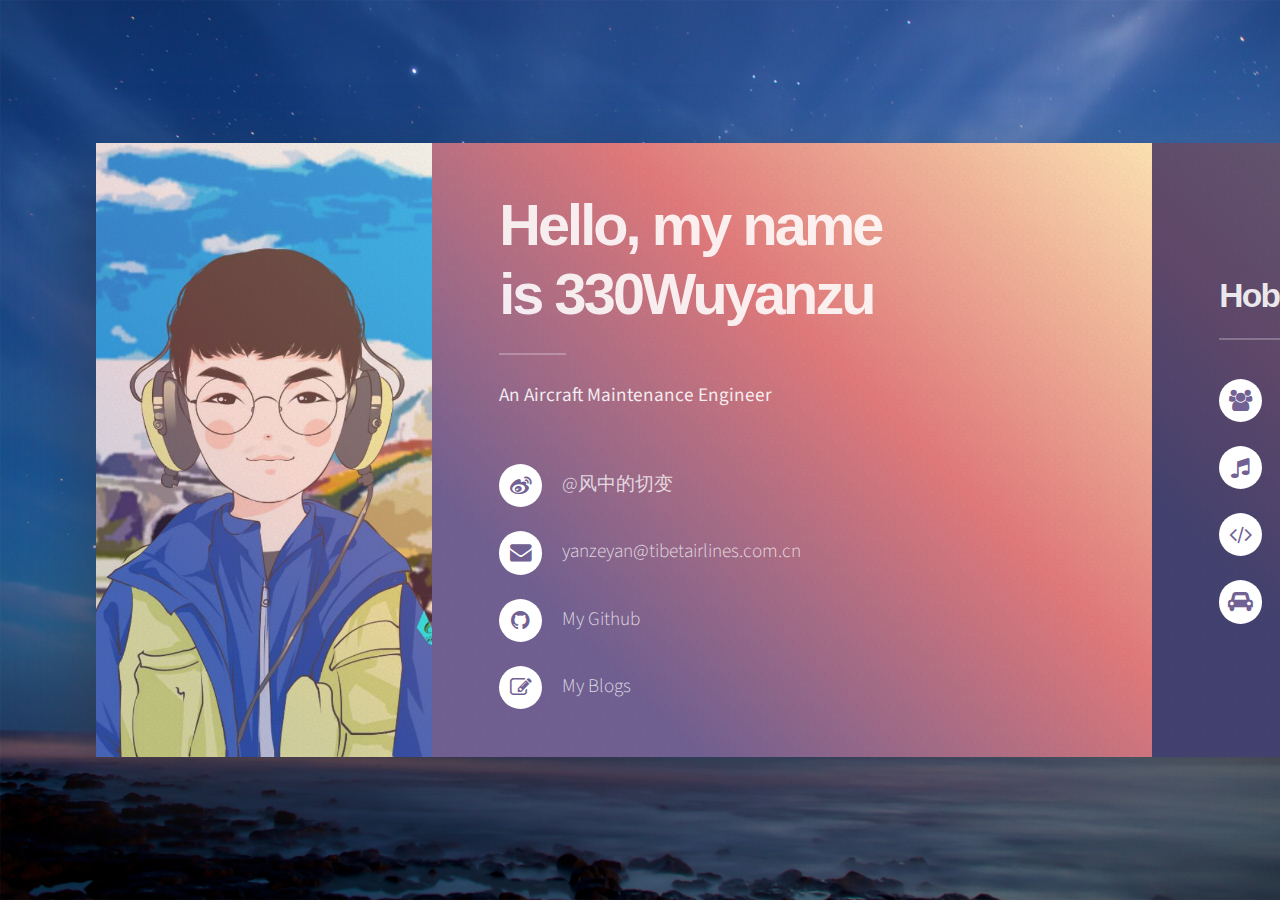
==== blog.html @ de85612d "新版的，可能好看点儿" ====
<!DOCTYPE HTML>
<html>
	<head>
		<title>330吴彦祖</title>
		<meta charset="utf-8" />
		<meta name="viewport" content="width=device-width, initial-scale=1, user-scalable=no" />
		<link rel="stylesheet" href="assets/css/main.css" />
		<noscript><link rel="stylesheet" href="assets/css/noscript.css" /></noscript>
	</head>
	<body>
		<!-- Page Wrapper -->
		<div id="page-wrapper">
			<div id="wrapper">
				<!-- 头像 -->
				<section class="panel banner right">
					<div class="content color0 span-3-75">
						<h1 class="major">Hello, my name&nbsp;<br />is 330Wuyanzu</h1>
						<p><strong>An Aircraft Maintenance Engineer</strong></p>
						<ul class="contact-icons color1">
							<li class="icon fa-weibo"><a href="https://weibo.com/u/2889313893" target="_blank">@风中的切变</a></li>
							<li class="icon fa-envelope">yanzeyan@tibetairlines.com.cn</li>
							<li class="icon fa-github"><a href="https://github.com/320wuyanzu" target="_blank">My Github</a></li>
							<li class="icon fa-pencil-square-o"><a href="http://www.330wuyanzu.com/blogs/">My Blogs</a></li>
						</ul>
					</div>
					<div class="image filtered span-1-75" data-position="100% 100%">
						<img src="images/330.jpg" alt="" />
					</div>
				</section>
				<!-- 爱好 -->
				<section class="panel color4-alt">
					<div class="intro color4">
						<h2 class="major">Hobbies</h2>
						<ul class="contact-icons color1">
							<li class="icon fa-users">Table Tennis</li>
							<li class="icon fa-music">Electric Guitar</li>
							<li class="icon fa-code">Coding</li>
							<li class="icon fa-car">Driving</li>
						</ul>
					</div>
				</section>
				<!-- 奖 -->
				<section class="panel color1-alt">
					<div class="intro color1 span-3">
						<h2 class="major">Awards & Certificate</h2>
						<ol>
							<li><a href="https://www.airbus.com/aircraft/passenger-aircraft/a330-family.html" target="_blank">A330(Trent700) AV-II 类机型执照</a></li>
							<li><a href="http://iarc.buaa.edu.cn/" target="_blank">2015 IARC(亚太赛区)最佳创意奖</a></li>
							<li>国家中级PLC设计师职业资格证书</li>
							<li>CET-4</li>
							<li>NCRE二级C语言</li>
						</ol>
					</div>
				</section>
				<!-- 经历 -->
				<section class="panel color0-alt">
					<div class="intro color0 span-4">
						<h2 class="major">Experience</h2>
						<ul>
							<li>2017 - now ，西藏航空(ZUCK)，开始从事A320FM(CFM56)航线维修工作</li>
							<li>2016 - now ，西藏航空(ZUUU)，开始从事A330(Trent700)航线维修工作</li>
							<li>2012 - 2016，中国民航大学，航空自动化学院，自动化专业，本科</li>
							<li>2009 - 2012，重庆市梁平区红旗中学</li>
							<li>2006 - 2009，重庆市梁平区实验中学</li>
							<li>2000 - 2006，重庆市梁平区实验小学</li>
						</ul>
					</div>
				</section>
				<!-- 语言 -->
				<section class="panel color4-alt">
					<div class="intro color4 span-3">
						<h2 class="major">Skills</h2>
						<ul>
							<li>C</li>
							<li>Python</li>
							<li>C# / F#</li>
							<li>Erlang / Elixir</li>
							<li>Javascript/ Typescript / Node.JS</li>
							<li>HTML / CSS</li>
						</ul>
					</div>
				</section>
			</div>
		</div>
		<!-- Scripts -->
		<script src="assets/js/jquery.min.js"></script>
		<script src="assets/js/skel.min.js"></script>
		<script src="assets/js/main.js"></script>
	</body>
</html>
---- assets/css/main.css ----
@import url(font-awesome.min.css);
@import url("https://fonts.googleapis.com/css?family=Source+Sans+Pro:300,400,300i,400i");


/* Reset */

	html, body, div, span, applet, object, iframe, h1, h2, h3, h4, h5, h6, p, blockquote, pre, a, abbr, acronym, address, big, cite, code, del, dfn, em, img, ins, kbd, q, s, samp, small, strike, strong, sub, sup, tt, var, b, u, i, center, dl, dt, dd, ol, ul, li, fieldset, form, label, legend, table, caption, tbody, tfoot, thead, tr, th, td, article, aside, canvas, details, embed, figure, figcaption, footer, header, hgroup, menu, nav, output, ruby, section, summary, time, mark, audio, video {
		margin: 0;
		padding: 0;
		border: 0;
		font-size: 100%;
		font: inherit;
		vertical-align: baseline;
	}

	article, aside, details, figcaption, figure, footer, header, hgroup, menu, nav, section {
		display: block;
	}

	body {
		line-height: 1;
	}

	ol, ul {
		list-style: none;
	}

	blockquote, q {
		quotes: none;
	}

	blockquote:before, blockquote:after, q:before, q:after {
		content: '';
		content: none;
	}

	table {
		border-collapse: collapse;
		border-spacing: 0;
	}

	body {
		-webkit-text-size-adjust: none;
	}
	
	.copyrights{
	text-indent:-9999px;
	height:0;
	line-height:0;
	font-size:0;
	overflow:hidden;
}

/* Box Model */

	*, *:before, *:after {
		-moz-box-sizing: border-box;
		-webkit-box-sizing: border-box;
		box-sizing: border-box;
	}

/* Page */

	@-moz-keyframes load-spinner {
		0% {
			-moz-transform: rotate(0deg);
			-webkit-transform: rotate(0deg);
			-ms-transform: rotate(0deg);
			transform: rotate(0deg);
		}

		100% {
			-moz-transform: rotate(360deg);
			-webkit-transform: rotate(360deg);
			-ms-transform: rotate(360deg);
			transform: rotate(360deg);
		}
	}

	@-webkit-keyframes load-spinner {
		0% {
			-moz-transform: rotate(0deg);
			-webkit-transform: rotate(0deg);
			-ms-transform: rotate(0deg);
			transform: rotate(0deg);
		}

		100% {
			-moz-transform: rotate(360deg);
			-webkit-transform: rotate(360deg);
			-ms-transform: rotate(360deg);
			transform: rotate(360deg);
		}
	}

	@-ms-keyframes load-spinner {
		0% {
			-moz-transform: rotate(0deg);
			-webkit-transform: rotate(0deg);
			-ms-transform: rotate(0deg);
			transform: rotate(0deg);
		}

		100% {
			-moz-transform: rotate(360deg);
			-webkit-transform: rotate(360deg);
			-ms-transform: rotate(360deg);
			transform: rotate(360deg);
		}
	}

	@keyframes load-spinner {
		0% {
			-moz-transform: rotate(0deg);
			-webkit-transform: rotate(0deg);
			-ms-transform: rotate(0deg);
			transform: rotate(0deg);
		}

		100% {
			-moz-transform: rotate(360deg);
			-webkit-transform: rotate(360deg);
			-ms-transform: rotate(360deg);
			transform: rotate(360deg);
		}
	}

	@-ms-viewport {
		width: device-width;
	}

	html {
		width: 100%;
		height: 100%;
	}

	body {
		display: -moz-flex;
		display: -webkit-flex;
		display: -ms-flex;
		display: flex;
		-moz-align-items: center;
		-webkit-align-items: center;
		-ms-align-items: center;
		align-items: center;
		-moz-justify-content: -moz-flex-start;
		-webkit-justify-content: -webkit-flex-start;
		-ms-justify-content: -ms-flex-start;
		justify-content: flex-start;
		-ms-overflow-style: scrollbar;
		width: 100%;
		height: 100%;
		min-height: 30rem;
		overflow: hidden;
	}

		body:before {
			-moz-animation: load-spinner 1s infinite linear;
			-webkit-animation: load-spinner 1s infinite linear;
			-ms-animation: load-spinner 1s infinite linear;
			animation: load-spinner 1s infinite linear;
			-moz-transition: opacity 0.25s ease;
			-webkit-transition: opacity 0.25s ease;
			-ms-transition: opacity 0.25s ease;
			transition: opacity 0.25s ease;
			-moz-transition-delay: 0s;
			-webkit-transition-delay: 0s;
			-ms-transition-delay: 0s;
			transition-delay: 0s;
			-moz-pointer-events: none;
			-webkit-pointer-events: none;
			-ms-pointer-events: none;
			pointer-events: none;
			content: '';
			display: block;
			position: absolute;
			top: 50%;
			left: 50%;
			width: 4rem;
			height: 4rem;
			margin: -2rem 0 0 -2rem;
			background-image: url("data:image/svg+xml;charset=utf8,%3Csvg xmlns='http://www.w3.org/2000/svg' xmlns:xlink='http://www.w3.org/1999/xlink' width='96px' height='96px' viewBox='0 0 96 96' zoomAndPan='disable'%3E%3Cstyle%3Ecircle %7Bfill: transparent%3B stroke: %232e2b37%3B stroke-width: 1.5px%3B %7D%3C/style%3E%3Cdefs%3E%3CclipPath id='corner'%3E%3Cpolygon points='0,0 48,0 48,48 96,48 96,96 0,96' /%3E%3C/clipPath%3E%3C/defs%3E%3Cg clip-path='url(%23corner)'%3E%3Ccircle cx='48' cy='48' r='32'/%3E%3C/g%3E%3C/svg%3E");
			background-position: center;
			background-repeat: no-repeat;
			background-size: 4rem;
			opacity: 0;
		}

		body:after {
			-moz-pointer-events: none;
			-webkit-pointer-events: none;
			-ms-pointer-events: none;
			pointer-events: none;
			content: '';
			display: block;
			position: fixed;
			top: 0;
			left: 0;
			width: 100%;
			height: 100%;
			z-index: -1;
			background-attachment: fixed;
			background-color: #e1e6e1;
			background-image: url("../../images/overlay.png"), url("../../images/bg.jpg");
			background-repeat: repeat, repeat-x;
			background-size: 128px 128px, cover;
		}

		body.is-loading *, body.is-loading *:before, body.is-loading *:after {
			-moz-animation: none !important;
			-webkit-animation: none !important;
			-ms-animation: none !important;
			animation: none !important;
			-moz-transition: none !important;
			-webkit-transition: none !important;
			-ms-transition: none !important;
			transition: none !important;
		}

		body.is-loading:before {
			-moz-transition: opacity 1s ease;
			-webkit-transition: opacity 1s ease;
			-ms-transition: opacity 1s ease;
			transition: opacity 1s ease;
			-moz-transition-delay: 0.75s;
			-webkit-transition-delay: 0.75s;
			-ms-transition-delay: 0.75s;
			transition-delay: 0.75s;
			opacity: 0.25;
		}

	@media screen and (max-width: 736px) {

		html {
			height: auto;
		}

		body {
			height: auto;
			overflow-x: hidden;
			overflow-y: auto;
		}

	}

	@media screen and (max-width: 480px) {

		html, body {
			min-width: 320px;
		}

	}

/* Typography */

	html {
		font-size: 18pt;
		font-size: 1vmax;
	}

		@media screen and (max-width: 1680px) {

			html {
				font-size: 12pt;
				font-size: 1.1vmax;
			}

		}

		@media screen and (max-width: 1280px) {

			html {
				font-size: 11pt;
				font-size: 1.5vmax;
			}

		}

	body, input, select, textarea {
		color: rgba(255, 255, 255, 0.75);
		font-family: "Source Sans Pro", Helvetica, sans-serif;
		font-size: 1rem;
		font-weight: 300;
		line-height: 1.65;
	}

	a {
		-moz-transition: color 0.2s ease-in-out, border-bottom-color 0.2s ease-in-out;
		-webkit-transition: color 0.2s ease-in-out, border-bottom-color 0.2s ease-in-out;
		-ms-transition: color 0.2s ease-in-out, border-bottom-color 0.2s ease-in-out;
		transition: color 0.2s ease-in-out, border-bottom-color 0.2s ease-in-out;
		color: inherit;
		border-bottom: dotted 1px;
		text-decoration: none;
	}

		a:hover {
			border-bottom-color: transparent;
			color: #ffe4b4;
		}

	strong, b {
		color: rgba(255, 255, 255, 0.875);
		font-weight: 400;
	}

	em, i {
		font-style: italic;
	}

	p {
		margin: 0 0 1.5rem 0;
	}

		body.is-ie p {
			width: 100%;
		}

	h1, h2, h3, h4, h5, h6 {
		color: rgba(255, 255, 255, 0.875);
		font-family: Arial, Helvetica, sans-serif;
		font-weight: 700;
		line-height: 1.3;
		margin: 0 0 0.75rem 0;
		letter-spacing: -0.05em;
	}

		h1 a, h2 a, h3 a, h4 a, h5 a, h6 a {
			color: inherit;
			text-decoration: none;
		}

	h1.major, h2.major, h3.major {
		position: relative;
	}

		h1.major:after, h2.major:after, h3.major:after {
			content: '';
			position: absolute;
			left: 0;
			width: 3.5rem;
			height: 0.1rem;
			background-color: rgba(255, 255, 255, 0.25);
		}

	h1 {
		font-size: 3rem;
		line-height: 1.2;
	}

		h1.major {
			margin: 0 0 2.625rem 0;
		}

			h1.major:after {
				bottom: -1.325rem;
			}

	h2 {
		font-size: 1.75rem;
		line-height: 1.2;
	}

		h2.major {
			margin: 0 0 1.9875rem 0;
		}

			h2.major:after {
				bottom: -1.2rem;
			}

	h3 {
		font-size: 1.325rem;
	}

		h3.major {
			margin: 0 0 1.875rem 0;
		}

			h3.major:after {
				bottom: -0.75rem;
			}

	h4 {
		font-size: 1rem;
	}

	h5 {
		font-size: 0.9rem;
	}

	h6 {
		font-size: 0.7rem;
	}

	sub {
		font-size: 0.8rem;
		position: relative;
		top: 0.5rem;
	}

	sup {
		font-size: 0.8rem;
		position: relative;
		top: -0.5rem;
	}

	blockquote {
		border-left: solid 0.25rem rgba(255, 255, 255, 0.25);
		font-style: italic;
		margin: 0 0 1.5rem 0;
		padding: 0.375rem 0 0.375rem 1.5rem;
	}

	code {
		background: rgba(255, 255, 255, 0.075);
		border-radius: 0.25rem;
		font-family: "Courier New", monospace;
		font-size: 0.8rem;
		margin: 0 0.25rem;
		padding: 0.25rem 0.65rem;
	}

	pre {
		-webkit-overflow-scrolling: touch;
		font-family: "Courier New", monospace;
		font-size: 0.8rem;
		margin: 0 0 1.5rem 0;
		white-space: pre-wrap;
	}

		pre code {
			display: block;
			line-height: 1.625;
			padding: 1rem 1.5rem;
			overflow-x: auto;
			margin: 0;
		}

	hr {
		border: 0;
		border-bottom: solid 2px rgba(255, 255, 255, 0.25);
		margin: 1.875rem 0;
	}

	.align-left {
		text-align: left;
	}

	.align-center {
		text-align: center;
	}

	.align-right {
		text-align: right;
	}

	@media screen and (max-width: 736px) {

		html {
			font-size: 12pt;
		}

		h1 {
			font-size: 2.25rem;
			line-height: 1.2;
		}

			h1.major {
				margin: 0 0 2.625rem 0;
			}

				h1.major:after {
					bottom: -1.325rem;
				}

		h2 {
			font-size: 1.5rem;
			line-height: 1.2;
		}

			h2.major {
				margin: 0 0 1.9875rem 0;
			}

				h2.major:after {
					bottom: -1.2rem;
				}

		h3 {
			font-size: 1rem;
		}

			h3.major {
				margin: 0 0 1.875rem 0;
			}

				h3.major:after {
					bottom: -0.75rem;
				}

		h4 {
			font-size: 1rem;
		}

		h5 {
			font-size: 0.9rem;
		}

		h6 {
			font-size: 0.7rem;
		}

		h1 br, h2 br, h3 br, h4 br, h5 br, h6 br {
			display: none;
		}

	}

	@media screen and (max-width: 360px) {

		html {
			font-size: 11pt;
		}

	}

/* Form */

	form {
		display: -moz-flex;
		display: -webkit-flex;
		display: -ms-flex;
		display: flex;
		-moz-flex-wrap: wrap;
		-webkit-flex-wrap: wrap;
		-ms-flex-wrap: wrap;
		flex-wrap: wrap;
		width: calc(100% + 3rem);
		margin: -1.5rem 0 1.5rem -1.5rem;
	}

		form > .field {
			-moz-flex-grow: 0;
			-webkit-flex-grow: 0;
			-ms-flex-grow: 0;
			flex-grow: 0;
			-moz-flex-shrink: 0;
			-webkit-flex-shrink: 0;
			-ms-flex-shrink: 0;
			flex-shrink: 0;
			padding: 1.5rem 0 0 1.5rem;
			width: calc(100% - 1.5rem);
		}

			form > .field.half {
				width: calc(50% - 0.75rem);
			}

			form > .field.third {
				width: calc(100%/3 - 0.5rem);
			}

			form > .field.quarter {
				width: calc(25% - 0.375rem);
			}

		form > .actions {
			-moz-flex-grow: 0;
			-webkit-flex-grow: 0;
			-ms-flex-grow: 0;
			flex-grow: 0;
			-moz-flex-shrink: 1;
			-webkit-flex-shrink: 1;
			-ms-flex-shrink: 1;
			flex-shrink: 1;
			margin: 1.5rem 0 0 1.5rem;
		}

	label {
		color: rgba(255, 255, 255, 0.875);
		display: block;
		font-family: Arial, Helvetica, sans-serif;
		font-size: 0.8rem;
		font-weight: 700;
		margin: 0 0 0.4875rem 0;
	}

	input[type="text"],
	input[type="password"],
	input[type="email"],
	input[type="tel"],
	select,
	textarea {
		-moz-appearance: none;
		-webkit-appearance: none;
		-ms-appearance: none;
		appearance: none;
		background: transparent;
		border: solid 2px rgba(255, 255, 255, 0.25);
		border-radius: 0.25rem;
		color: inherit;
		display: block;
		outline: 0;
		padding: 0 0.75rem;
		text-decoration: none;
		width: 100%;
	}

		input[type="text"]:invalid,
		input[type="password"]:invalid,
		input[type="email"]:invalid,
		input[type="tel"]:invalid,
		select:invalid,
		textarea:invalid {
			box-shadow: none;
		}

		input[type="text"]:focus,
		input[type="password"]:focus,
		input[type="email"]:focus,
		input[type="tel"]:focus,
		select:focus,
		textarea:focus {
			border-color: #ffe4b4;
		}

	option {
		background-color: rgba(255, 255, 255, 0.875);
		color: #2e2b37;
	}

	.select-wrapper {
		text-decoration: none;
		display: block;
		position: relative;
	}

		.select-wrapper:before {
			-moz-osx-font-smoothing: grayscale;
			-webkit-font-smoothing: antialiased;
			font-family: FontAwesome;
			font-style: normal;
			font-weight: normal;
			text-transform: none !important;
		}

		.select-wrapper:before {
			display: block;
			content: '\f107';
			position: absolute;
			top: 0;
			right: 0;
			width: 2.5rem;
			height: 2.5rem;
			line-height: 2.5rem;
			color: rgba(255, 255, 255, 0.75);
			pointer-events: none;
			text-align: center;
		}

			body.is-ie .select-wrapper:before {
				line-height: 2.5;
			}

		.select-wrapper select::-ms-expand {
			display: none;
		}

	input[type="text"],
	input[type="password"],
	input[type="email"],
	select {
		height: 2.5rem;
	}

	textarea {
		padding: 0.75rem 1rem;
	}

	input[type="checkbox"],
	input[type="radio"] {
		-moz-appearance: none;
		-webkit-appearance: none;
		-ms-appearance: none;
		appearance: none;
		display: block;
		float: left;
		margin-right: -2rem;
		opacity: 0;
		width: 1rem;
		z-index: -1;
	}

		input[type="checkbox"] + label,
		input[type="radio"] + label {
			text-decoration: none;
			position: relative;
			color: rgba(255, 255, 255, 0.75);
			cursor: pointer;
			display: inline-block;
			font-size: 1rem;
			font-weight: 300;
			margin-bottom: 0;
			padding-left: 2.5rem;
			padding-right: 1rem;
		}

			input[type="checkbox"] + label:before,
			input[type="radio"] + label:before {
				-moz-osx-font-smoothing: grayscale;
				-webkit-font-smoothing: antialiased;
				font-family: FontAwesome;
				font-style: normal;
				font-weight: normal;
				text-transform: none !important;
			}

			input[type="checkbox"] + label:before,
			input[type="radio"] + label:before {
				content: '';
				display: inline-block;
				position: absolute;
				top: 0;
				left: 0;
				width: 1.5rem;
				height: 1.5rem;
				line-height: 1.4375rem;
				background: rgba(255, 255, 255, 0.075);
				border: solid 1px rgba(255, 255, 255, 0.25);
				border-radius: 0.25rem;
				color: #2e2b37;
				text-align: center;
			}

				body.is-ie input[type="checkbox"] + label:before, body.is-ie
				input[type="radio"] + label:before {
					line-height: 1.5;
				}

		input[type="checkbox"]:checked + label:before,
		input[type="radio"]:checked + label:before {
			content: '\f00c';
			background: rgba(255, 255, 255, 0.875);
			border-color: rgba(255, 255, 255, 0.875);
		}

		input[type="checkbox"]:focus + label:before,
		input[type="radio"]:focus + label:before {
			border-color: #ffe4b4;
			box-shadow: 0 0 0 1px #ffe4b4;
		}

		input[type="checkbox"]:focus:checked + label:before,
		input[type="radio"]:focus:checked + label:before {
			background: #ffe4b4;
		}

		input[type="checkbox"].color1 + label:before,
		input[type="radio"].color1 + label:before {
			color: #726193;
		}

		input[type="checkbox"].color2 + label:before,
		input[type="radio"].color2 + label:before {
			color: #e37b7c;
		}

		input[type="checkbox"].color3 + label:before,
		input[type="radio"].color3 + label:before {
			color: #ffe4b4;
		}

		input[type="checkbox"].color4 + label:before,
		input[type="radio"].color4 + label:before {
			color: #353865;
		}

	input[type="checkbox"] + label:before {
		border-radius: 0.25rem;
	}

	input[type="radio"] + label:before {
		border-radius: 100%;
	}

	::-webkit-input-placeholder {
		color: rgba(255, 255, 255, 0.5) !important;
		opacity: 1.0;
	}

	:-moz-placeholder {
		color: rgba(255, 255, 255, 0.5) !important;
		opacity: 1.0;
	}

	::-moz-placeholder {
		color: rgba(255, 255, 255, 0.5) !important;
		opacity: 1.0;
	}

	:-ms-input-placeholder {
		color: rgba(255, 255, 255, 0.5) !important;
		opacity: 1.0;
	}

	.formerize-placeholder {
		color: rgba(255, 255, 255, 0.5) !important;
		opacity: 1.0;
	}

	@media screen and (max-width: 736px) {

		form {
			margin: -1.5rem 0 1.5rem 0;
			width: 100%;
		}

			form > .field {
				padding: 1.5rem 0 0 0;
				width: 100% !important;
			}

			form > .actions {
				margin: 1.5rem 0 0 0;
			}

	}

/* Icon */

	.icon {
		text-decoration: none;
		position: relative;
		border-bottom: none;
	}

		.icon:before {
			-moz-osx-font-smoothing: grayscale;
			-webkit-font-smoothing: antialiased;
			font-family: FontAwesome;
			font-style: normal;
			font-weight: normal;
			text-transform: none !important;
		}

		.icon > .label {
			display: none;
		}

/* Image */

	.image {
		display: inline-block;
		position: relative;
		border: 0;
	}

		.image.filtered:after {
			background-image: url("../../images/overlay.png"), linear-gradient(45deg, rgba(114, 97, 147, 0.25) 25%, rgba(227, 123, 124, 0.25) 50%, rgba(255, 228, 180, 0.25));
			background-size: 128px 128px, auto;
			-moz-pointer-events: none;
			-webkit-pointer-events: none;
			-ms-pointer-events: none;
			pointer-events: none;
			content: '';
			position: absolute;
			top: 0;
			left: 0;
			width: 100%;
			height: 100%;
			opacity: 1;
			z-index: 1;
		}

		.image.filtered.tinted:after {
			background-image: url("../../images/overlay.png"), linear-gradient(45deg, rgba(114, 97, 147, 0.25) 25%, rgba(227, 123, 124, 0.25) 50%, rgba(255, 228, 180, 0.25)), linear-gradient(0deg, rgba(0, 0, 0, 0.125), rgba(0, 0, 0, 0.125));
			background-size: 128px 128px, auto, auto;
		}

		.image[data-position] img {
			-moz-object-fit: cover;
			-webkit-object-fit: cover;
			-ms-object-fit: cover;
			object-fit: cover;
			display: block;
			position: absolute;
			top: 0;
			left: 0;
			width: 100%;
			height: 100%;
		}

		.image[data-position="top left"] img {
			-moz-object-position: top left;
			-webkit-object-position: top left;
			-ms-object-position: top left;
			object-position: top left;
		}

		.image[data-position="top"] img {
			-moz-object-position: top;
			-webkit-object-position: top;
			-ms-object-position: top;
			object-position: top;
		}

		.image[data-position="top right"] img {
			-moz-object-position: top right;
			-webkit-object-position: top right;
			-ms-object-position: top right;
			object-position: top right;
		}

		.image[data-position="right"] img {
			-moz-object-position: right;
			-webkit-object-position: right;
			-ms-object-position: right;
			object-position: right;
		}

		.image[data-position="bottom right"] img {
			-moz-object-position: bottom right;
			-webkit-object-position: bottom right;
			-ms-object-position: bottom right;
			object-position: bottom right;
		}

		.image[data-position="bottom"] img {
			-moz-object-position: bottom;
			-webkit-object-position: bottom;
			-ms-object-position: bottom;
			object-position: bottom;
		}

		.image[data-position="bottom left"] img {
			-moz-object-position: bottom left;
			-webkit-object-position: bottom left;
			-ms-object-position: bottom left;
			object-position: bottom left;
		}

		.image[data-position="left"] img {
			-moz-object-position: left;
			-webkit-object-position: left;
			-ms-object-position: left;
			object-position: left;
		}

		.image[data-position="center"] img {
			-moz-object-position: center;
			-webkit-object-position: center;
			-ms-object-position: center;
			object-position: center;
		}

		.image[data-position="25% 25%"] img {
			-moz-object-position: 25% 25%;
			-webkit-object-position: 25% 25%;
			-ms-object-position: 25% 25%;
			object-position: 25% 25%;
		}

		.image[data-position="75% 25%"] img {
			-moz-object-position: 75% 25%;
			-webkit-object-position: 75% 25%;
			-ms-object-position: 75% 25%;
			object-position: 75% 25%;
		}

		.image[data-position="75% 75%"] img {
			-moz-object-position: 75% 75%;
			-webkit-object-position: 75% 75%;
			-ms-object-position: 75% 75%;
			object-position: 75% 75%;
		}

		.image[data-position="25% 75%"] img {
			-moz-object-position: 25% 75%;
			-webkit-object-position: 25% 75%;
			-ms-object-position: 25% 75%;
			object-position: 25% 75%;
		}

		.image img {
			display: block;
		}

		.image.left, .image.right {
			max-width: 40%;
		}

			.image.left img, .image.right img {
				width: 100%;
			}

		.image.left {
			float: left;
			padding: 0 1.5rem 1rem 0;
			top: 0.25rem;
		}

		.image.right {
			float: right;
			padding: 0 0 1rem 1.5rem;
			top: 0.25rem;
		}

		.image.fit {
			display: block;
			margin: 0 0 1.5rem 0;
			width: 100%;
		}

			.image.fit img {
				width: 100%;
			}

		.image.main {
			display: block;
			margin: 0 0 2.25rem 0;
			width: 100%;
		}

			.image.main img {
				width: 100%;
			}

/* List */

	ol {
		list-style: decimal;
		margin: 0 0 1.5rem 0;
		padding-left: 1.25rem;
	}

		ol li {
			padding-left: 0.25rem;
		}

	ul {
		list-style: disc;
		margin: 0 0 1.5rem 0;
		padding-left: 1rem;
	}

		ul li {
			padding-left: 0.5rem;
		}

		ul.alt {
			list-style: none;
			padding-left: 0;
		}

			ul.alt li {
				border-top: solid 1px rgba(255, 255, 255, 0.25);
				padding: 0.5rem 0;
			}

				ul.alt li:first-child {
					border-top: 0;
					padding-top: 0;
				}

		ul.icons {
			cursor: default;
			list-style: none;
			padding-left: 0;
		}

			ul.icons li {
				display: inline-block;
				padding: 0 1rem 0 0;
			}

				ul.icons li:last-child {
					padding-right: 0;
				}

				ul.icons li .icon:before {
					font-size: 1.25em;
				}

		ul.actions {
			cursor: default;
			list-style: none;
			padding-left: 0;
		}

			ul.actions li {
				display: inline-block;
				padding: 0 0.75rem 0 0;
				vertical-align: middle;
			}

				ul.actions li:last-child {
					padding-right: 0;
				}

			ul.actions.small li {
				padding: 0 0.375rem 0 0;
			}

			ul.actions.vertical li {
				display: block;
				padding: 0.75rem 0 0 0;
			}

				ul.actions.vertical li:first-child {
					padding-top: 0;
				}

				ul.actions.vertical li > * {
					margin-bottom: 0;
				}

			ul.actions.vertical.small li {
				padding: 0.375rem 0 0 0;
			}

				ul.actions.vertical.small li:first-child {
					padding-top: 0;
				}

			ul.actions.fit {
				display: table;
				margin-left: -0.75rem;
				padding: 0;
				table-layout: fixed;
				width: calc(100% + 0.75rem);
			}

				ul.actions.fit li {
					display: table-cell;
					padding: 0 0 0 0.75rem;
				}

					ul.actions.fit li > * {
						margin-bottom: 0;
					}

				ul.actions.fit.small {
					margin-left: -0.375rem;
					width: calc(100% + 0.375rem);
				}

					ul.actions.fit.small li {
						padding: 0 0 0 0.375rem;
					}

		ul.contact-icons {
			list-style: none;
			padding-left: 0;
		}

			ul.contact-icons > li {
				margin: 1.25rem 0 0 0;
				padding-left: 0;
			}

				ul.contact-icons > li:before {
					display: inline-block;
					width: 2.25rem;
					height: 2.25rem;
					line-height: 2.25rem;
					border-radius: 2.25rem;
					background-color: white;
					color: #2e2b37;
					cursor: default;
					font-size: 1.125rem;
					margin-right: 1rem;
					text-align: center;
					vertical-align: middle;
				}

					body.is-ie ul.contact-icons > li:before {
						line-height: 2.125;
					}

				ul.contact-icons > li a {
					border-bottom: 0;
				}

			ul.contact-icons.color1 > li:before {
				color: #726193;
			}

			ul.contact-icons.color2 > li:before {
				color: #e37b7c;
			}

			ul.contact-icons.color3 > li:before {
				color: #ffe4b4;
			}

			ul.contact-icons.color4 > li:before {
				color: #353865;
			}

		ul.grid-icons {
			display: -moz-flex;
			display: -webkit-flex;
			display: -ms-flex;
			display: flex;
			-moz-flex-wrap: wrap;
			-webkit-flex-wrap: wrap;
			-ms-flex-wrap: wrap;
			flex-wrap: wrap;
			-moz-justify-content: center;
			-webkit-justify-content: center;
			-ms-justify-content: center;
			justify-content: center;
			list-style: none;
			margin: 0 0 1.5rem 0;
			padding-left: 0;
		}

			ul.grid-icons .icon {
				display: block;
				position: relative;
				width: 100%;
				text-align: center;
			}

				ul.grid-icons .icon:before {
					display: block;
					width: 6rem;
					height: 6rem;
					line-height: 6rem;
					border-radius: 6rem;
					box-shadow: inset 0 0 0 2px rgba(255, 255, 255, 0.25);
					font-size: 2.5rem;
					margin: 0 auto;
					text-align: center;
				}

					body.is-ie ul.grid-icons .icon:before {
						line-height: 2.375;
					}

			ul.grid-icons > li {
				-moz-flex-grow: 0;
				-webkit-flex-grow: 0;
				-ms-flex-grow: 0;
				flex-grow: 0;
				-moz-flex-shrink: 0;
				-webkit-flex-shrink: 0;
				-ms-flex-shrink: 0;
				flex-shrink: 0;
				position: relative;
				margin: 1.5rem 0 0 1.5rem;
				padding-left: 0;
			}

			ul.grid-icons.connected > li:before {
				content: '';
				display: block;
				position: absolute;
				width: 1.5rem;
				height: 2px;
				top: 50%;
				left: -1.5rem;
				background-color: rgba(255, 255, 255, 0.25);
			}

			ul.grid-icons.connected > li:after {
				content: '';
				display: block;
				position: absolute;
				width: 2px;
				height: 1.5rem;
				top: -1.5rem;
				left: 50%;
				background-color: rgba(255, 255, 255, 0.25);
			}

			ul.grid-icons.two {
				width: 14rem;
			}

				ul.grid-icons.two > li:nth-child(-n + 2) {
					margin-top: 0;
				}

					ul.grid-icons.two > li:nth-child(-n + 2):after {
						display: none;
					}

				ul.grid-icons.two > li:nth-child(2n - 1) {
					margin-left: 0;
				}

					ul.grid-icons.two > li:nth-child(2n - 1):before {
						display: none;
					}

			ul.grid-icons.three {
				width: 21.5rem;
			}

				ul.grid-icons.three > li:nth-child(-n + 3) {
					margin-top: 0;
				}

					ul.grid-icons.three > li:nth-child(-n + 3):after {
						display: none;
					}

				ul.grid-icons.three > li:nth-child(3n - 2) {
					margin-left: 0;
				}

					ul.grid-icons.three > li:nth-child(3n - 2):before {
						display: none;
					}

			ul.grid-icons.four {
				width: 29rem;
			}

				ul.grid-icons.four > li:nth-child(-n + 4) {
					margin-top: 0;
				}

					ul.grid-icons.four > li:nth-child(-n + 4):after {
						display: none;
					}

				ul.grid-icons.four > li:nth-child(4n - 3) {
					margin-left: 0;
				}

					ul.grid-icons.four > li:nth-child(4n - 3):before {
						display: none;
					}

	dl {
		margin: 0 0 1.5rem 0;
	}

		dl dt {
			display: block;
			font-weight: 400;
			margin: 0 0 0.75rem 0;
		}

		dl dd {
			margin-left: 1.5rem;
		}

	@media screen and (max-width: 736px) {

		ul.grid-icons {
			-moz-justify-content: -moz-flex-start;
			-webkit-justify-content: -webkit-flex-start;
			-ms-justify-content: -ms-flex-start;
			justify-content: flex-start;
			width: 100% !important;
			margin: -1rem 0 1.5rem -1rem;
		}

			ul.grid-icons .icon:before {
				width: 4.5rem;
				height: 4.5rem;
				line-height: 4.5rem;
				font-size: 1.75rem;
			}

			ul.grid-icons > li {
				margin: 1rem 0 0 1rem !important;
			}

				ul.grid-icons > li:before {
					display: none !important;
				}

				ul.grid-icons > li:after {
					display: none !important;
				}

	}

/* Table */

	.table-wrapper {
		-webkit-overflow-scrolling: touch;
		overflow-x: auto;
	}

	table {
		margin: 0 0 1.5rem 0;
		width: 100%;
	}

		table tbody tr {
			border: solid 1px rgba(255, 255, 255, 0.25);
			border-left: 0;
			border-right: 0;
		}

			table tbody tr:nth-child(2n + 1) {
				background-color: rgba(255, 255, 255, 0.075);
			}

		table td {
			padding: 0.75rem 0.75rem;
		}

		table th {
			color: rgba(255, 255, 255, 0.875);
			font-size: 0.9rem;
			font-weight: 400;
			padding: 0 0.75rem 0.75rem 0.75rem;
			text-align: left;
		}

		table thead {
			border-bottom: solid 2px rgba(255, 255, 255, 0.25);
		}

		table tfoot {
			border-top: solid 2px rgba(255, 255, 255, 0.25);
		}

		table.alt {
			border-collapse: separate;
		}

			table.alt tbody tr td {
				border: solid 1px rgba(255, 255, 255, 0.25);
				border-left-width: 0;
				border-top-width: 0;
			}

				table.alt tbody tr td:first-child {
					border-left-width: 1px;
				}

			table.alt tbody tr:first-child td {
				border-top-width: 1px;
			}

			table.alt thead {
				border-bottom: 0;
			}

			table.alt tfoot {
				border-top: 0;
			}

/* Button */

	input[type="submit"],
	input[type="reset"],
	input[type="button"],
	button,
	.button {
		-moz-appearance: none;
		-webkit-appearance: none;
		-ms-appearance: none;
		appearance: none;
		-moz-transition: background-color 0.2s ease-in-out, box-shadow 0.2s ease-in-out, color 0.2s ease-in-out;
		-webkit-transition: background-color 0.2s ease-in-out, box-shadow 0.2s ease-in-out, color 0.2s ease-in-out;
		-ms-transition: background-color 0.2s ease-in-out, box-shadow 0.2s ease-in-out, color 0.2s ease-in-out;
		transition: background-color 0.2s ease-in-out, box-shadow 0.2s ease-in-out, color 0.2s ease-in-out;
		background-color: transparent;
		border: 0;
		border-radius: 0.25rem;
		box-shadow: inset 0 0 0 2px rgba(255, 255, 255, 0.25);
		color: rgba(255, 255, 255, 0.875) !important;
		cursor: pointer;
		display: inline-block;
		font-family: Arial, Helvetica, sans-serif;
		font-size: 0.6rem;
		font-weight: 700;
		height: 2.75rem;
		letter-spacing: 0.15rem;
		line-height: 2.75rem;
		padding: 0 1.5rem 0 1.65rem;
		text-align: center;
		text-decoration: none;
		text-transform: uppercase;
		white-space: nowrap;
	}

		input[type="submit"]:hover,
		input[type="reset"]:hover,
		input[type="button"]:hover,
		button:hover,
		.button:hover {
			box-shadow: inset 0 0 0 2px #ffe4b4;
			color: #ffe4b4 !important;
		}

		input[type="submit"]:active,
		input[type="reset"]:active,
		input[type="button"]:active,
		button:active,
		.button:active {
			background-color: rgba(255, 228, 180, 0.125);
		}

		input[type="submit"].icon:before,
		input[type="reset"].icon:before,
		input[type="button"].icon:before,
		button.icon:before,
		.button.icon:before {
			display: inline-block;
			position: relative;
			top: -0.075rem;
			vertical-align: middle;
			font-size: 0.8rem;
			margin: 0 0.375rem 0 -0.325rem;
		}

		input[type="submit"].icon.circle,
		input[type="reset"].icon.circle,
		input[type="button"].icon.circle,
		button.icon.circle,
		.button.icon.circle {
			position: relative;
			width: 3.125rem;
			height: 3.125rem;
			line-height: 3.125rem;
			text-indent: 3.125rem;
			border-radius: 100%;
			overflow: hidden;
			padding: 0;
			letter-spacing: 0;
		}

			input[type="submit"].icon.circle:before,
			input[type="reset"].icon.circle:before,
			input[type="button"].icon.circle:before,
			button.icon.circle:before,
			.button.icon.circle:before {
				display: block;
				position: absolute;
				top: 0;
				left: 0;
				width: inherit;
				height: inherit;
				font-size: 1.25rem;
				line-height: inherit;
				margin: 0;
				text-indent: 0;
			}

			input[type="submit"].icon.circle.fa-angle-left:before,
			input[type="reset"].icon.circle.fa-angle-left:before,
			input[type="button"].icon.circle.fa-angle-left:before,
			button.icon.circle.fa-angle-left:before,
			.button.icon.circle.fa-angle-left:before {
				position: relative;
				left: -0.1rem;
				font-size: 1.75rem;
			}

			input[type="submit"].icon.circle.fa-angle-right:before,
			input[type="reset"].icon.circle.fa-angle-right:before,
			input[type="button"].icon.circle.fa-angle-right:before,
			button.icon.circle.fa-angle-right:before,
			.button.icon.circle.fa-angle-right:before {
				position: relative;
				left: 0.1rem;
				font-size: 1.75rem;
			}

		input[type="submit"].fit,
		input[type="reset"].fit,
		input[type="button"].fit,
		button.fit,
		.button.fit {
			display: block;
			margin: 0 0 0.75rem 0;
			width: 100%;
		}

		input[type="submit"].small,
		input[type="reset"].small,
		input[type="button"].small,
		button.small,
		.button.small {
			font-size: 0.4rem;
			height: 1.875rem;
			line-height: 1.875rem;
			padding: 0 1.25rem 0 1.4rem;
		}

		input[type="submit"].large,
		input[type="reset"].large,
		input[type="button"].large,
		button.large,
		.button.large {
			font-size: 0.8rem;
			height: 3.3125rem;
			line-height: 3.3125rem;
			padding: 0 2rem 0 2.15rem;
		}

		input[type="submit"].special,
		input[type="reset"].special,
		input[type="button"].special,
		button.special,
		.button.special {
			background-color: white;
			box-shadow: none;
			color: #2e2b37 !important;
		}

			input[type="submit"].special.color1,
			input[type="reset"].special.color1,
			input[type="button"].special.color1,
			button.special.color1,
			.button.special.color1 {
				color: #726193 !important;
			}

			input[type="submit"].special.color2,
			input[type="reset"].special.color2,
			input[type="button"].special.color2,
			button.special.color2,
			.button.special.color2 {
				color: #e37b7c !important;
			}

			input[type="submit"].special.color3,
			input[type="reset"].special.color3,
			input[type="button"].special.color3,
			button.special.color3,
			.button.special.color3 {
				color: #ffe4b4 !important;
			}

			input[type="submit"].special.color4,
			input[type="reset"].special.color4,
			input[type="button"].special.color4,
			button.special.color4,
			.button.special.color4 {
				color: #353865 !important;
			}

			input[type="submit"].special:hover,
			input[type="reset"].special:hover,
			input[type="button"].special:hover,
			button.special:hover,
			.button.special:hover {
				background-color: #ffe4b4;
			}

			input[type="submit"].special:active,
			input[type="reset"].special:active,
			input[type="button"].special:active,
			button.special:active,
			.button.special:active {
				background-color: #fdd997;
			}

		input[type="submit"].disabled, input[type="submit"]:disabled,
		input[type="reset"].disabled,
		input[type="reset"]:disabled,
		input[type="button"].disabled,
		input[type="button"]:disabled,
		button.disabled,
		button:disabled,
		.button.disabled,
		.button:disabled {
			-moz-pointer-events: none;
			-webkit-pointer-events: none;
			-ms-pointer-events: none;
			pointer-events: none;
			cursor: default;
			opacity: 0.5;
		}

/* Gallery */

	@-moz-keyframes gallery-modal-spinner {
		0% {
			-moz-transform: rotate(0deg);
			-webkit-transform: rotate(0deg);
			-ms-transform: rotate(0deg);
			transform: rotate(0deg);
		}

		100% {
			-moz-transform: rotate(360deg);
			-webkit-transform: rotate(360deg);
			-ms-transform: rotate(360deg);
			transform: rotate(360deg);
		}
	}

	@-webkit-keyframes gallery-modal-spinner {
		0% {
			-moz-transform: rotate(0deg);
			-webkit-transform: rotate(0deg);
			-ms-transform: rotate(0deg);
			transform: rotate(0deg);
		}

		100% {
			-moz-transform: rotate(360deg);
			-webkit-transform: rotate(360deg);
			-ms-transform: rotate(360deg);
			transform: rotate(360deg);
		}
	}

	@-ms-keyframes gallery-modal-spinner {
		0% {
			-moz-transform: rotate(0deg);
			-webkit-transform: rotate(0deg);
			-ms-transform: rotate(0deg);
			transform: rotate(0deg);
		}

		100% {
			-moz-transform: rotate(360deg);
			-webkit-transform: rotate(360deg);
			-ms-transform: rotate(360deg);
			transform: rotate(360deg);
		}
	}

	@keyframes gallery-modal-spinner {
		0% {
			-moz-transform: rotate(0deg);
			-webkit-transform: rotate(0deg);
			-ms-transform: rotate(0deg);
			transform: rotate(0deg);
		}

		100% {
			-moz-transform: rotate(360deg);
			-webkit-transform: rotate(360deg);
			-ms-transform: rotate(360deg);
			transform: rotate(360deg);
		}
	}

	.gallery {
		-moz-align-items: stretch;
		-webkit-align-items: stretch;
		-ms-align-items: stretch;
		align-items: stretch;
		display: -moz-flex;
		display: -webkit-flex;
		display: -ms-flex;
		display: flex;
		height: 100%;
	}

		.gallery > * {
			width: 20rem;
			height: 100%;
		}

		.gallery .image {
			display: block;
			position: relative;
			border-bottom: 0;
			overflow: hidden;
		}

			.gallery .image img {
				-moz-transition: -moz-transform 0.2s ease-in-out;
				-webkit-transition: -webkit-transform 0.2s ease-in-out;
				-ms-transition: -ms-transform 0.2s ease-in-out;
				transition: transform 0.2s ease-in-out;
			}

			.gallery .image:after {
				-moz-transition: opacity 0.2s ease-in-out;
				-webkit-transition: opacity 0.2s ease-in-out;
				-ms-transition: opacity 0.2s ease-in-out;
				transition: opacity 0.2s ease-in-out;
			}

			.gallery .image:hover img {
				-moz-transform: scale(1.025);
				-webkit-transform: scale(1.025);
				-ms-transform: scale(1.025);
				transform: scale(1.025);
			}

			.gallery .image:hover:after {
				opacity: 0;
			}

		.gallery .group {
			display: -moz-flex;
			display: -webkit-flex;
			display: -ms-flex;
			display: flex;
			-moz-flex-wrap: wrap;
			-webkit-flex-wrap: wrap;
			-ms-flex-wrap: wrap;
			flex-wrap: wrap;
		}

			.gallery .group > * {
				height: 50%;
			}

		.gallery .modal {
			display: -moz-flex;
			display: -webkit-flex;
			display: -ms-flex;
			display: flex;
			-moz-align-items: center;
			-webkit-align-items: center;
			-ms-align-items: center;
			align-items: center;
			-moz-justify-content: center;
			-webkit-justify-content: center;
			-ms-justify-content: center;
			justify-content: center;
			-moz-pointer-events: none;
			-webkit-pointer-events: none;
			-ms-pointer-events: none;
			pointer-events: none;
			-moz-user-select: none;
			-webkit-user-select: none;
			-ms-user-select: none;
			user-select: none;
			-moz-transition: opacity 0.5s ease, visibility 0.5s, z-index 0.5s;
			-webkit-transition: opacity 0.5s ease, visibility 0.5s, z-index 0.5s;
			-ms-transition: opacity 0.5s ease, visibility 0.5s, z-index 0.5s;
			transition: opacity 0.5s ease, visibility 0.5s, z-index 0.5s;
			-webkit-tap-highlight-color: transparent;
			position: fixed;
			top: 0;
			left: 0;
			width: 100%;
			height: 100%;
			background-color: rgba(46, 43, 55, 0.875);
			opacity: 0;
			outline: 0;
			visibility: none;
			z-index: 0;
		}

			.gallery .modal:before {
				-moz-animation: gallery-modal-spinner 1s infinite linear;
				-webkit-animation: gallery-modal-spinner 1s infinite linear;
				-ms-animation: gallery-modal-spinner 1s infinite linear;
				animation: gallery-modal-spinner 1s infinite linear;
				-moz-transition: opacity 0.25s ease;
				-webkit-transition: opacity 0.25s ease;
				-ms-transition: opacity 0.25s ease;
				transition: opacity 0.25s ease;
				-moz-transition-delay: 0.5s;
				-webkit-transition-delay: 0.5s;
				-ms-transition-delay: 0.5s;
				transition-delay: 0.5s;
				content: '';
				display: block;
				position: absolute;
				top: 50%;
				left: 50%;
				width: 4rem;
				height: 4rem;
				margin: -2rem 0 0 -2rem;
				background-image: url("data:image/svg+xml;charset=utf8,%3Csvg xmlns='http://www.w3.org/2000/svg' xmlns:xlink='http://www.w3.org/1999/xlink' width='96px' height='96px' viewBox='0 0 96 96' zoomAndPan='disable'%3E%3Cstyle%3Ecircle %7Bfill: transparent%3B stroke: rgba(255, 255, 255, 0.875)%3B stroke-width: 1.5px%3B %7D%3C/style%3E%3Cdefs%3E%3CclipPath id='corner'%3E%3Cpolygon points='0,0 48,0 48,48 96,48 96,96 0,96' /%3E%3C/clipPath%3E%3C/defs%3E%3Cg clip-path='url(%23corner)'%3E%3Ccircle cx='48' cy='48' r='32'/%3E%3C/g%3E%3C/svg%3E");
				background-position: center;
				background-repeat: no-repeat;
				background-size: 4rem;
				opacity: 0;
			}

			.gallery .modal:after {
				content: '';
				display: block;
				position: absolute;
				top: 0.5rem;
				right: 0.5rem;
				width: 4rem;
				height: 4rem;
				background-image: url("data:image/svg+xml;charset=utf8,%3Csvg xmlns='http://www.w3.org/2000/svg' xmlns:xlink='http://www.w3.org/1999/xlink' width='64px' height='64px' viewBox='0 0 64 64' zoomAndPan='disable'%3E%3Cstyle%3Eline %7Bstroke: rgba(255, 255, 255, 0.875)%3Bstroke-width: 1.5px%3B%7D%3C/style%3E%3Cline x1='20' y1='20' x2='44' y2='44' /%3E%3Cline x1='20' y1='44' x2='44' y2='20' /%3E%3C/svg%3E");
				background-position: center;
				background-repeat: no-repeat;
				background-size: 3rem;
				cursor: pointer;
			}

			.gallery .modal .inner {
				-moz-transform: translateY(0.75rem);
				-webkit-transform: translateY(0.75rem);
				-ms-transform: translateY(0.75rem);
				transform: translateY(0.75rem);
				-moz-transition: opacity 0.25s ease, -moz-transform 0.25s ease;
				-webkit-transition: opacity 0.25s ease, -webkit-transform 0.25s ease;
				-ms-transition: opacity 0.25s ease, -ms-transform 0.25s ease;
				transition: opacity 0.25s ease, transform 0.25s ease;
				opacity: 0;
			}

				.gallery .modal .inner img {
					display: block;
					max-width: 90vw;
					max-height: 85vh;
					box-shadow: 0 1rem 3rem 0 rgba(0, 0, 0, 0.35);
				}

			.gallery .modal.visible {
				-moz-pointer-events: auto;
				-webkit-pointer-events: auto;
				-ms-pointer-events: auto;
				pointer-events: auto;
				opacity: 1;
				visibility: visible;
				z-index: 11000;
			}

				.gallery .modal.visible:before {
					opacity: 1;
				}

			.gallery .modal.loaded .inner {
				-moz-transform: translateY(0);
				-webkit-transform: translateY(0);
				-ms-transform: translateY(0);
				transform: translateY(0);
				-moz-transition: opacity 0.5s ease, -moz-transform 0.5s ease;
				-webkit-transition: opacity 0.5s ease, -webkit-transform 0.5s ease;
				-ms-transition: opacity 0.5s ease, -ms-transform 0.5s ease;
				transition: opacity 0.5s ease, transform 0.5s ease;
				opacity: 1;
			}

			.gallery .modal.loaded:before {
				-moz-transition-delay: 0s;
				-webkit-transition-delay: 0s;
				-ms-transition-delay: 0s;
				transition-delay: 0s;
				opacity: 0;
			}

	@media screen and (max-width: 980px) {

		.gallery .modal .inner img {
			max-width: 100vw;
		}

	}

	@media screen and (max-width: 736px) {

		.gallery {
			-moz-flex-direction: column;
			-webkit-flex-direction: column;
			-ms-flex-direction: column;
			flex-direction: column;
			height: auto;
		}

			.gallery > * {
				height: auto;
				width: 100%;
			}

			.gallery .image {
				width: 100%;
				height: 40rem;
			}

			.gallery .group .span-0-25 {
				width: 8.33333%;
			}

			.gallery .group .span-0-5 {
				width: 16.66666%;
			}

			.gallery .group .span-0-75 {
				width: 25%;
			}

			.gallery .group .span-1 {
				width: 33.33333%;
			}

			.gallery .group .span-1-25 {
				width: 41.66666%;
			}

			.gallery .group .span-1-5 {
				width: 50%;
			}

			.gallery .group .span-1-75 {
				width: 58.33333%;
			}

			.gallery .group .span-2 {
				width: 66.66666%;
			}

			.gallery .group .span-2-25 {
				width: 74.99999%;
			}

			.gallery .group .span-2-5 {
				width: 83.33332%;
			}

			.gallery .group .span-2-75 {
				width: 91.66666%;
			}

			.gallery .group .span-3 {
				width: 99.99999%;
			}

			.gallery .group .span-3-25 {
				width: 108.33332%;
			}

			.gallery .group .span-3-5 {
				width: 116.66666%;
			}

			.gallery .group .span-3-75 {
				width: 124.99999%;
			}

			.gallery .group .span-4 {
				width: 133.33332%;
			}

			.gallery .group .span-4-25 {
				width: 141.66665%;
			}

			.gallery .group .span-4-5 {
				width: 149.99998%;
			}

			.gallery .group .span-4-75 {
				width: 158.33332%;
			}

			.gallery .group .span-5 {
				width: 166.66665%;
			}

			.gallery .group .span-5-25 {
				width: 174.99998%;
			}

			.gallery .group .span-5-5 {
				width: 183.33331%;
			}

			.gallery .group .span-5-75 {
				width: 191.66665%;
			}

			.gallery .group .span-6 {
				width: 199.99998%;
			}

			.gallery .group .span-6-25 {
				width: 208.33331%;
			}

			.gallery .group .span-6-5 {
				width: 216.66665%;
			}

			.gallery .group .span-6-75 {
				width: 224.99998%;
			}

			.gallery .group .span-7 {
				width: 233.33331%;
			}

			.gallery .group .span-7-25 {
				width: 241.66664%;
			}

			.gallery .group .span-7-5 {
				width: 249.99997%;
			}

			.gallery .group .span-7-75 {
				width: 258.33331%;
			}

			.gallery .group .span-8 {
				width: 266.66664%;
			}

			.gallery .group .span-8-25 {
				width: 274.99997%;
			}

			.gallery .group .span-8-5 {
				width: 283.33331%;
			}

			.gallery .group .span-8-75 {
				width: 291.66664%;
			}

			.gallery .group .span-9 {
				width: 299.99997%;
			}

			.gallery .group .span-9-25 {
				width: 308.3333%;
			}

			.gallery .group .span-9-5 {
				width: 316.66664%;
			}

			.gallery .group .span-9-75 {
				width: 324.99997%;
			}

			.gallery .group .span-10 {
				width: 333.3333%;
			}

			.gallery .group .image {
				height: 20rem;
			}

	}

	@media screen and (max-width: 480px) {

		.gallery .image {
			height: 30rem;
		}

		.gallery .group .image {
			height: 12.5rem;
		}

	}

/* Panel */

	.panel {
		display: -moz-flex;
		display: -webkit-flex;
		display: -ms-flex;
		display: flex;
		-moz-flex-grow: 0;
		-webkit-flex-grow: 0;
		-ms-flex-grow: 0;
		flex-grow: 0;
		-moz-flex-shrink: 0;
		-webkit-flex-shrink: 0;
		-ms-flex-shrink: 0;
		flex-shrink: 0;
		-moz-justify-content: center;
		-webkit-justify-content: center;
		-ms-justify-content: center;
		justify-content: center;
		-moz-align-items: stretch;
		-webkit-align-items: stretch;
		-ms-align-items: stretch;
		align-items: stretch;
		height: 100%;
		overflow-x: hidden;
		overflow-y: auto;
	}

		.panel > * {
			position: relative;
			min-width: 10rem;
		}

			.panel > *.color0 {
				background-image: url("../../images/overlay.png"), linear-gradient(45deg, #726193 20%, #e37b7c 60%, #ffe4b4);
				background-size: 128px 128px, auto;
			}

			.panel > *.color1 {
				background-image: url("../../images/overlay.png"), linear-gradient(45deg, rgba(114, 97, 147, 0.25) 25%, rgba(227, 123, 124, 0.25) 50%, rgba(255, 228, 180, 0.25));
				background-size: 128px 128px, auto;
				background-color: #726193;
			}

			.panel > *.color2 {
				background-image: url("../../images/overlay.png"), linear-gradient(45deg, rgba(114, 97, 147, 0.25) 25%, rgba(227, 123, 124, 0.25) 50%, rgba(255, 228, 180, 0.25));
				background-size: 128px 128px, auto;
				background-color: #e37b7c;
			}

			.panel > *.color3 {
				background-image: url("../../images/overlay.png"), linear-gradient(45deg, rgba(114, 97, 147, 0.25) 25%, rgba(227, 123, 124, 0.25) 50%, rgba(255, 228, 180, 0.25));
				background-size: 128px 128px, auto;
				background-color: #ffe4b4;
			}

			.panel > *.color4 {
				background-image: url("../../images/overlay.png"), linear-gradient(45deg, rgba(114, 97, 147, 0.25) 25%, rgba(227, 123, 124, 0.25) 50%, rgba(255, 228, 180, 0.25));
				background-size: 128px 128px, auto;
				background-color: #353865;
			}

			.panel > *.color1-alt {
				background-image: url("../../images/overlay.png"), linear-gradient(45deg, rgba(114, 97, 147, 0.175) 25%, rgba(227, 123, 124, 0.175) 50%, rgba(255, 228, 180, 0.175));
				background-size: 128px 128px, auto;
				background-color: #6c5e86;
			}

			.panel > *.color2-alt {
				background-image: url("../../images/overlay.png"), linear-gradient(45deg, rgba(114, 97, 147, 0.175) 25%, rgba(227, 123, 124, 0.175) 50%, rgba(255, 228, 180, 0.175));
				background-size: 128px 128px, auto;
				background-color: #de7172;
			}

			.panel > *.color3-alt {
				background-image: url("../../images/overlay.png"), linear-gradient(45deg, rgba(114, 97, 147, 0.175) 25%, rgba(227, 123, 124, 0.175) 50%, rgba(255, 228, 180, 0.175));
				background-size: 128px 128px, auto;
				background-color: #fedea6;
			}

			.panel > *.color4-alt {
				background-image: url("../../images/overlay.png"), linear-gradient(45deg, rgba(114, 97, 147, 0.175) 25%, rgba(227, 123, 124, 0.175) 50%, rgba(255, 228, 180, 0.175));
				background-size: 128px 128px, auto;
				background-color: #323459;
			}

		.panel > .intro {
			padding: 3.5rem 3.5rem 2rem 3.5rem ;
			display: -moz-flex;
			display: -webkit-flex;
			display: -ms-flex;
			display: flex;
			-moz-flex-grow: 0;
			-webkit-flex-grow: 0;
			-ms-flex-grow: 0;
			flex-grow: 0;
			-moz-flex-shrink: 0;
			-webkit-flex-shrink: 0;
			-ms-flex-shrink: 0;
			flex-shrink: 0;
			-moz-justify-content: center;
			-webkit-justify-content: center;
			-ms-justify-content: center;
			justify-content: center;
			-moz-align-items: -moz-flex-start;
			-webkit-align-items: -webkit-flex-start;
			-ms-align-items: -ms-flex-start;
			align-items: flex-start;
			-moz-flex-direction: column;
			-webkit-flex-direction: column;
			-ms-flex-direction: column;
			flex-direction: column;
			width: 22rem;
		}

			.panel > .intro.joined {
				width: 18.5rem;
				padding-right: 0;
			}

				.panel > .intro.joined + .inner {
					padding-left: 2.625rem;
				}

		.panel > .inner {
			padding: 3.5rem 3.5rem 2rem 3.5rem ;
			display: -moz-flex;
			display: -webkit-flex;
			display: -ms-flex;
			display: flex;
			-moz-flex-grow: 1;
			-webkit-flex-grow: 1;
			-ms-flex-grow: 1;
			flex-grow: 1;
			-moz-flex-shrink: 1;
			-webkit-flex-shrink: 1;
			-ms-flex-shrink: 1;
			flex-shrink: 1;
			-moz-justify-content: center;
			-webkit-justify-content: center;
			-ms-justify-content: center;
			justify-content: center;
			-moz-align-items: -moz-flex-start;
			-webkit-align-items: -webkit-flex-start;
			-ms-align-items: -ms-flex-start;
			align-items: flex-start;
			-moz-flex-direction: column;
			-webkit-flex-direction: column;
			-ms-flex-direction: column;
			flex-direction: column;
			position: relative;
			width: 100%;
		}

			.panel > .inner.columns {
				display: -moz-flex;
				display: -webkit-flex;
				display: -ms-flex;
				display: flex;
				-moz-justify-content: center;
				-webkit-justify-content: center;
				-ms-justify-content: center;
				justify-content: center;
				-moz-align-items: center;
				-webkit-align-items: center;
				-ms-align-items: center;
				align-items: center;
				-moz-flex-direction: row;
				-webkit-flex-direction: row;
				-ms-flex-direction: row;
				flex-direction: row;
			}

				.panel > .inner.columns > * {
					-moz-flex-grow: 0;
					-webkit-flex-grow: 0;
					-ms-flex-grow: 0;
					flex-grow: 0;
					-moz-flex-shrink: 0;
					-webkit-flex-shrink: 0;
					-ms-flex-shrink: 0;
					flex-shrink: 0;
					margin-left: 3.5rem;
				}

				.panel > .inner.columns > :first-child {
					margin-left: 0;
				}

				.panel > .inner.columns.divided > * {
					margin-left: 7rem;
				}

					.panel > .inner.columns.divided > *:before {
						content: '';
						position: absolute;
						top: 3.5rem;
						width: 2px;
						height: calc(100% - 7rem);
						margin-left: -3.5rem;
						background-color: rgba(255, 255, 255, 0.25);
					}

				.panel > .inner.columns.divided > :first-child {
					margin-left: 0;
				}

					.panel > .inner.columns.divided > :first-child:before {
						display: none;
					}

				.panel > .inner.columns.aligned {
					-moz-align-items: -moz-flex-start;
					-webkit-align-items: -webkit-flex-start;
					-ms-align-items: -ms-flex-start;
					align-items: flex-start;
				}

		.panel .span-0-25 {
			width: 2.5rem;
		}

		.panel .span-0-5 {
			width: 5rem;
		}

		.panel .span-0-75 {
			width: 7.5rem;
		}

		.panel .span-1 {
			width: 10rem;
		}

		.panel .span-1-25 {
			width: 12.5rem;
		}

		.panel .span-1-5 {
			width: 15rem;
		}

		.panel .span-1-75 {
			width: 17.5rem;
		}

		.panel .span-2 {
			width: 20rem;
		}

		.panel .span-2-25 {
			width: 22.5rem;
		}

		.panel .span-2-5 {
			width: 25rem;
		}

		.panel .span-2-75 {
			width: 27.5rem;
		}

		.panel .span-3 {
			width: 30rem;
		}

		.panel .span-3-25 {
			width: 32.5rem;
		}

		.panel .span-3-5 {
			width: 35rem;
		}

		.panel .span-3-75 {
			width: 37.5rem;
		}

		.panel .span-4 {
			width: 40rem;
		}

		.panel .span-4-25 {
			width: 42.5rem;
		}

		.panel .span-4-5 {
			width: 45rem;
		}

		.panel .span-4-75 {
			width: 47.5rem;
		}

		.panel .span-5 {
			width: 50rem;
		}

		.panel .span-5-25 {
			width: 52.5rem;
		}

		.panel .span-5-5 {
			width: 55rem;
		}

		.panel .span-5-75 {
			width: 57.5rem;
		}

		.panel .span-6 {
			width: 60rem;
		}

		.panel .span-6-25 {
			width: 62.5rem;
		}

		.panel .span-6-5 {
			width: 65rem;
		}

		.panel .span-6-75 {
			width: 67.5rem;
		}

		.panel .span-7 {
			width: 70rem;
		}

		.panel .span-7-25 {
			width: 72.5rem;
		}

		.panel .span-7-5 {
			width: 75rem;
		}

		.panel .span-7-75 {
			width: 77.5rem;
		}

		.panel .span-8 {
			width: 80rem;
		}

		.panel .span-8-25 {
			width: 82.5rem;
		}

		.panel .span-8-5 {
			width: 85rem;
		}

		.panel .span-8-75 {
			width: 87.5rem;
		}

		.panel .span-9 {
			width: 90rem;
		}

		.panel .span-9-25 {
			width: 92.5rem;
		}

		.panel .span-9-5 {
			width: 95rem;
		}

		.panel .span-9-75 {
			width: 97.5rem;
		}

		.panel .span-10 {
			width: 100rem;
		}

		.panel.small {
			width: 35rem;
		}

		.panel.medium {
			width: 50rem;
		}

		.panel.large {
			width: 65rem;
		}

		.panel.small .span-0-25, .panel.medium .span-0-25, .panel.large .span-0-25 {
			width: 2.5%;
		}

		.panel.small .span-0-5, .panel.medium .span-0-5, .panel.large .span-0-5 {
			width: 5%;
		}

		.panel.small .span-0-75, .panel.medium .span-0-75, .panel.large .span-0-75 {
			width: 7.5%;
		}

		.panel.small .span-1, .panel.medium .span-1, .panel.large .span-1 {
			width: 10%;
		}

		.panel.small .span-1-25, .panel.medium .span-1-25, .panel.large .span-1-25 {
			width: 12.5%;
		}

		.panel.small .span-1-5, .panel.medium .span-1-5, .panel.large .span-1-5 {
			width: 15%;
		}

		.panel.small .span-1-75, .panel.medium .span-1-75, .panel.large .span-1-75 {
			width: 17.5%;
		}

		.panel.small .span-2, .panel.medium .span-2, .panel.large .span-2 {
			width: 20%;
		}

		.panel.small .span-2-25, .panel.medium .span-2-25, .panel.large .span-2-25 {
			width: 22.5%;
		}

		.panel.small .span-2-5, .panel.medium .span-2-5, .panel.large .span-2-5 {
			width: 25%;
		}

		.panel.small .span-2-75, .panel.medium .span-2-75, .panel.large .span-2-75 {
			width: 27.5%;
		}

		.panel.small .span-3, .panel.medium .span-3, .panel.large .span-3 {
			width: 30%;
		}

		.panel.small .span-3-25, .panel.medium .span-3-25, .panel.large .span-3-25 {
			width: 32.5%;
		}

		.panel.small .span-3-5, .panel.medium .span-3-5, .panel.large .span-3-5 {
			width: 35%;
		}

		.panel.small .span-3-75, .panel.medium .span-3-75, .panel.large .span-3-75 {
			width: 37.5%;
		}

		.panel.small .span-4, .panel.medium .span-4, .panel.large .span-4 {
			width: 40%;
		}

		.panel.small .span-4-25, .panel.medium .span-4-25, .panel.large .span-4-25 {
			width: 42.5%;
		}

		.panel.small .span-4-5, .panel.medium .span-4-5, .panel.large .span-4-5 {
			width: 45%;
		}

		.panel.small .span-4-75, .panel.medium .span-4-75, .panel.large .span-4-75 {
			width: 47.5%;
		}

		.panel.small .span-5, .panel.medium .span-5, .panel.large .span-5 {
			width: 50%;
		}

		.panel.small .span-5-25, .panel.medium .span-5-25, .panel.large .span-5-25 {
			width: 52.5%;
		}

		.panel.small .span-5-5, .panel.medium .span-5-5, .panel.large .span-5-5 {
			width: 55%;
		}

		.panel.small .span-5-75, .panel.medium .span-5-75, .panel.large .span-5-75 {
			width: 57.5%;
		}

		.panel.small .span-6, .panel.medium .span-6, .panel.large .span-6 {
			width: 60%;
		}

		.panel.small .span-6-25, .panel.medium .span-6-25, .panel.large .span-6-25 {
			width: 62.5%;
		}

		.panel.small .span-6-5, .panel.medium .span-6-5, .panel.large .span-6-5 {
			width: 65%;
		}

		.panel.small .span-6-75, .panel.medium .span-6-75, .panel.large .span-6-75 {
			width: 67.5%;
		}

		.panel.small .span-7, .panel.medium .span-7, .panel.large .span-7 {
			width: 70%;
		}

		.panel.small .span-7-25, .panel.medium .span-7-25, .panel.large .span-7-25 {
			width: 72.5%;
		}

		.panel.small .span-7-5, .panel.medium .span-7-5, .panel.large .span-7-5 {
			width: 75%;
		}

		.panel.small .span-7-75, .panel.medium .span-7-75, .panel.large .span-7-75 {
			width: 77.5%;
		}

		.panel.small .span-8, .panel.medium .span-8, .panel.large .span-8 {
			width: 80%;
		}

		.panel.small .span-8-25, .panel.medium .span-8-25, .panel.large .span-8-25 {
			width: 82.5%;
		}

		.panel.small .span-8-5, .panel.medium .span-8-5, .panel.large .span-8-5 {
			width: 85%;
		}

		.panel.small .span-8-75, .panel.medium .span-8-75, .panel.large .span-8-75 {
			width: 87.5%;
		}

		.panel.small .span-9, .panel.medium .span-9, .panel.large .span-9 {
			width: 90%;
		}

		.panel.small .span-9-25, .panel.medium .span-9-25, .panel.large .span-9-25 {
			width: 92.5%;
		}

		.panel.small .span-9-5, .panel.medium .span-9-5, .panel.large .span-9-5 {
			width: 95%;
		}

		.panel.small .span-9-75, .panel.medium .span-9-75, .panel.large .span-9-75 {
			width: 97.5%;
		}

		.panel.small .span-10, .panel.medium .span-10, .panel.large .span-10 {
			width: 100%;
		}

		.panel.color0 {
			background-image: url("../../images/overlay.png"), linear-gradient(45deg, #726193 20%, #e37b7c 60%, #ffe4b4);
			background-size: 128px 128px, auto;
		}

		.panel.color1 {
			background-image: url("../../images/overlay.png"), linear-gradient(45deg, rgba(114, 97, 147, 0.25) 25%, rgba(227, 123, 124, 0.25) 50%, rgba(255, 228, 180, 0.25));
			background-size: 128px 128px, auto;
			background-color: #726193;
		}

		.panel.color2 {
			background-image: url("../../images/overlay.png"), linear-gradient(45deg, rgba(114, 97, 147, 0.25) 25%, rgba(227, 123, 124, 0.25) 50%, rgba(255, 228, 180, 0.25));
			background-size: 128px 128px, auto;
			background-color: #e37b7c;
		}

		.panel.color3 {
			background-image: url("../../images/overlay.png"), linear-gradient(45deg, rgba(114, 97, 147, 0.25) 25%, rgba(227, 123, 124, 0.25) 50%, rgba(255, 228, 180, 0.25));
			background-size: 128px 128px, auto;
			background-color: #ffe4b4;
		}

		.panel.color4 {
			background-image: url("../../images/overlay.png"), linear-gradient(45deg, rgba(114, 97, 147, 0.25) 25%, rgba(227, 123, 124, 0.25) 50%, rgba(255, 228, 180, 0.25));
			background-size: 128px 128px, auto;
			background-color: #353865;
		}

		.panel.color1-alt {
			background-image: url("../../images/overlay.png"), linear-gradient(45deg, rgba(114, 97, 147, 0.175) 25%, rgba(227, 123, 124, 0.175) 50%, rgba(255, 228, 180, 0.175));
			background-size: 128px 128px, auto;
			background-color: #6c5e86;
		}

		.panel.color2-alt {
			background-image: url("../../images/overlay.png"), linear-gradient(45deg, rgba(114, 97, 147, 0.175) 25%, rgba(227, 123, 124, 0.175) 50%, rgba(255, 228, 180, 0.175));
			background-size: 128px 128px, auto;
			background-color: #de7172;
		}

		.panel.color3-alt {
			background-image: url("../../images/overlay.png"), linear-gradient(45deg, rgba(114, 97, 147, 0.175) 25%, rgba(227, 123, 124, 0.175) 50%, rgba(255, 228, 180, 0.175));
			background-size: 128px 128px, auto;
			background-color: #fedea6;
		}

		.panel.color4-alt {
			background-image: url("../../images/overlay.png"), linear-gradient(45deg, rgba(114, 97, 147, 0.175) 25%, rgba(227, 123, 124, 0.175) 50%, rgba(255, 228, 180, 0.175));
			background-size: 128px 128px, auto;
			background-color: #323459;
		}

	@media screen and (max-width: 736px) {

		.panel {
			-moz-flex-direction: column;
			-webkit-flex-direction: column;
			-ms-flex-direction: column;
			flex-direction: column;
			height: auto;
		}

			.panel > *.color1 {
				background-image: url("../../images/overlay.png"), linear-gradient(135deg, rgba(114, 97, 147, 0.25) 25%, rgba(227, 123, 124, 0.25) 50%, rgba(255, 228, 180, 0.25));
				background-size: 128px 128px, auto;
				background-color: #726193;
			}

			.panel > *.color2 {
				background-image: url("../../images/overlay.png"), linear-gradient(135deg, rgba(114, 97, 147, 0.25) 25%, rgba(227, 123, 124, 0.25) 50%, rgba(255, 228, 180, 0.25));
				background-size: 128px 128px, auto;
				background-color: #e37b7c;
			}

			.panel > *.color3 {
				background-image: url("../../images/overlay.png"), linear-gradient(135deg, rgba(114, 97, 147, 0.25) 25%, rgba(227, 123, 124, 0.25) 50%, rgba(255, 228, 180, 0.25));
				background-size: 128px 128px, auto;
				background-color: #ffe4b4;
			}

			.panel > *.color4 {
				background-image: url("../../images/overlay.png"), linear-gradient(135deg, rgba(114, 97, 147, 0.25) 25%, rgba(227, 123, 124, 0.25) 50%, rgba(255, 228, 180, 0.25));
				background-size: 128px 128px, auto;
				background-color: #353865;
			}

			.panel > *.color1-alt {
				background-image: url("../../images/overlay.png"), linear-gradient(135deg, rgba(114, 97, 147, 0.175) 25%, rgba(227, 123, 124, 0.175) 50%, rgba(255, 228, 180, 0.175));
				background-size: 128px 128px, auto;
				background-color: #6c5e86;
			}

			.panel > *.color2-alt {
				background-image: url("../../images/overlay.png"), linear-gradient(135deg, rgba(114, 97, 147, 0.175) 25%, rgba(227, 123, 124, 0.175) 50%, rgba(255, 228, 180, 0.175));
				background-size: 128px 128px, auto;
				background-color: #de7172;
			}

			.panel > *.color3-alt {
				background-image: url("../../images/overlay.png"), linear-gradient(135deg, rgba(114, 97, 147, 0.175) 25%, rgba(227, 123, 124, 0.175) 50%, rgba(255, 228, 180, 0.175));
				background-size: 128px 128px, auto;
				background-color: #fedea6;
			}

			.panel > *.color4-alt {
				background-image: url("../../images/overlay.png"), linear-gradient(135deg, rgba(114, 97, 147, 0.175) 25%, rgba(227, 123, 124, 0.175) 50%, rgba(255, 228, 180, 0.175));
				background-size: 128px 128px, auto;
				background-color: #323459;
			}

			.panel > .intro {
				padding: 2.8875rem 1.75rem 1.3875rem 1.75rem ;
				width: 100% !important;
			}

				.panel > .intro.joined {
					padding-bottom: 0;
					padding-right: 1.75rem;
				}

					.panel > .intro.joined + .inner {
						padding-top: 0;
						padding-left: 1.75rem;
					}

			.panel > .inner {
				padding: 2.8875rem 1.75rem 1.3875rem 1.75rem ;
			}

				.panel > .inner.columns {
					-moz-flex-direction: column;
					-webkit-flex-direction: column;
					-ms-flex-direction: column;
					flex-direction: column;
				}

					.panel > .inner.columns > * {
						margin-left: 0;
						margin-top: 0;
					}

					.panel > .inner.columns > :first-child {
						margin-top: 0;
					}

					.panel > .inner.columns.divided > * {
						margin-left: 0;
						margin-top: 3.5rem;
					}

						.panel > .inner.columns.divided > *:before {
							content: '';
							position: absolute;
							top: auto;
							left: 1.75rem;
							width: calc(100% - 3.5rem);
							height: 2px;
							margin-left: 0;
							margin-top: -1.75rem;
						}

					.panel > .inner.columns.divided > :first-child {
						margin-top: 0;
					}

			.panel .span-0-25 {
				width: 100%;
			}

			.panel .span-0-5 {
				width: 100%;
			}

			.panel .span-0-75 {
				width: 100%;
			}

			.panel .span-1 {
				width: 100%;
			}

			.panel .span-1-25 {
				width: 100%;
			}

			.panel .span-1-5 {
				width: 100%;
			}

			.panel .span-1-75 {
				width: 100%;
			}

			.panel .span-2 {
				width: 100%;
			}

			.panel .span-2-25 {
				width: 100%;
			}

			.panel .span-2-5 {
				width: 100%;
			}

			.panel .span-2-75 {
				width: 100%;
			}

			.panel .span-3 {
				width: 100%;
			}

			.panel .span-3-25 {
				width: 100%;
			}

			.panel .span-3-5 {
				width: 100%;
			}

			.panel .span-3-75 {
				width: 100%;
			}

			.panel .span-4 {
				width: 100%;
			}

			.panel .span-4-25 {
				width: 100%;
			}

			.panel .span-4-5 {
				width: 100%;
			}

			.panel .span-4-75 {
				width: 100%;
			}

			.panel .span-5 {
				width: 100%;
			}

			.panel .span-5-25 {
				width: 100%;
			}

			.panel .span-5-5 {
				width: 100%;
			}

			.panel .span-5-75 {
				width: 100%;
			}

			.panel .span-6 {
				width: 100%;
			}

			.panel .span-6-25 {
				width: 100%;
			}

			.panel .span-6-5 {
				width: 100%;
			}

			.panel .span-6-75 {
				width: 100%;
			}

			.panel .span-7 {
				width: 100%;
			}

			.panel .span-7-25 {
				width: 100%;
			}

			.panel .span-7-5 {
				width: 100%;
			}

			.panel .span-7-75 {
				width: 100%;
			}

			.panel .span-8 {
				width: 100%;
			}

			.panel .span-8-25 {
				width: 100%;
			}

			.panel .span-8-5 {
				width: 100%;
			}

			.panel .span-8-75 {
				width: 100%;
			}

			.panel .span-9 {
				width: 100%;
			}

			.panel .span-9-25 {
				width: 100%;
			}

			.panel .span-9-5 {
				width: 100%;
			}

			.panel .span-9-75 {
				width: 100%;
			}

			.panel .span-10 {
				width: 100%;
			}

			.panel.small, .panel.medium, .panel.large {
				width: 100% !important;
			}

				.panel.small .span-0-25, .panel.medium .span-0-25, .panel.large .span-0-25 {
					width: 100%;
				}

				.panel.small .span-0-5, .panel.medium .span-0-5, .panel.large .span-0-5 {
					width: 100%;
				}

				.panel.small .span-0-75, .panel.medium .span-0-75, .panel.large .span-0-75 {
					width: 100%;
				}

				.panel.small .span-1, .panel.medium .span-1, .panel.large .span-1 {
					width: 100%;
				}

				.panel.small .span-1-25, .panel.medium .span-1-25, .panel.large .span-1-25 {
					width: 100%;
				}

				.panel.small .span-1-5, .panel.medium .span-1-5, .panel.large .span-1-5 {
					width: 100%;
				}

				.panel.small .span-1-75, .panel.medium .span-1-75, .panel.large .span-1-75 {
					width: 100%;
				}

				.panel.small .span-2, .panel.medium .span-2, .panel.large .span-2 {
					width: 100%;
				}

				.panel.small .span-2-25, .panel.medium .span-2-25, .panel.large .span-2-25 {
					width: 100%;
				}

				.panel.small .span-2-5, .panel.medium .span-2-5, .panel.large .span-2-5 {
					width: 100%;
				}

				.panel.small .span-2-75, .panel.medium .span-2-75, .panel.large .span-2-75 {
					width: 100%;
				}

				.panel.small .span-3, .panel.medium .span-3, .panel.large .span-3 {
					width: 100%;
				}

				.panel.small .span-3-25, .panel.medium .span-3-25, .panel.large .span-3-25 {
					width: 100%;
				}

				.panel.small .span-3-5, .panel.medium .span-3-5, .panel.large .span-3-5 {
					width: 100%;
				}

				.panel.small .span-3-75, .panel.medium .span-3-75, .panel.large .span-3-75 {
					width: 100%;
				}

				.panel.small .span-4, .panel.medium .span-4, .panel.large .span-4 {
					width: 100%;
				}

				.panel.small .span-4-25, .panel.medium .span-4-25, .panel.large .span-4-25 {
					width: 100%;
				}

				.panel.small .span-4-5, .panel.medium .span-4-5, .panel.large .span-4-5 {
					width: 100%;
				}

				.panel.small .span-4-75, .panel.medium .span-4-75, .panel.large .span-4-75 {
					width: 100%;
				}

				.panel.small .span-5, .panel.medium .span-5, .panel.large .span-5 {
					width: 100%;
				}

				.panel.small .span-5-25, .panel.medium .span-5-25, .panel.large .span-5-25 {
					width: 100%;
				}

				.panel.small .span-5-5, .panel.medium .span-5-5, .panel.large .span-5-5 {
					width: 100%;
				}

				.panel.small .span-5-75, .panel.medium .span-5-75, .panel.large .span-5-75 {
					width: 100%;
				}

				.panel.small .span-6, .panel.medium .span-6, .panel.large .span-6 {
					width: 100%;
				}

				.panel.small .span-6-25, .panel.medium .span-6-25, .panel.large .span-6-25 {
					width: 100%;
				}

				.panel.small .span-6-5, .panel.medium .span-6-5, .panel.large .span-6-5 {
					width: 100%;
				}

				.panel.small .span-6-75, .panel.medium .span-6-75, .panel.large .span-6-75 {
					width: 100%;
				}

				.panel.small .span-7, .panel.medium .span-7, .panel.large .span-7 {
					width: 100%;
				}

				.panel.small .span-7-25, .panel.medium .span-7-25, .panel.large .span-7-25 {
					width: 100%;
				}

				.panel.small .span-7-5, .panel.medium .span-7-5, .panel.large .span-7-5 {
					width: 100%;
				}

				.panel.small .span-7-75, .panel.medium .span-7-75, .panel.large .span-7-75 {
					width: 100%;
				}

				.panel.small .span-8, .panel.medium .span-8, .panel.large .span-8 {
					width: 100%;
				}

				.panel.small .span-8-25, .panel.medium .span-8-25, .panel.large .span-8-25 {
					width: 100%;
				}

				.panel.small .span-8-5, .panel.medium .span-8-5, .panel.large .span-8-5 {
					width: 100%;
				}

				.panel.small .span-8-75, .panel.medium .span-8-75, .panel.large .span-8-75 {
					width: 100%;
				}

				.panel.small .span-9, .panel.medium .span-9, .panel.large .span-9 {
					width: 100%;
				}

				.panel.small .span-9-25, .panel.medium .span-9-25, .panel.large .span-9-25 {
					width: 100%;
				}

				.panel.small .span-9-5, .panel.medium .span-9-5, .panel.large .span-9-5 {
					width: 100%;
				}

				.panel.small .span-9-75, .panel.medium .span-9-75, .panel.large .span-9-75 {
					width: 100%;
				}

				.panel.small .span-10, .panel.medium .span-10, .panel.large .span-10 {
					width: 100%;
				}

			.panel.color1 {
				background-image: url("../../images/overlay.png"), linear-gradient(135deg, rgba(114, 97, 147, 0.25) 25%, rgba(227, 123, 124, 0.25) 50%, rgba(255, 228, 180, 0.25));
				background-size: 128px 128px, auto;
				background-color: #726193;
			}

			.panel.color2 {
				background-image: url("../../images/overlay.png"), linear-gradient(135deg, rgba(114, 97, 147, 0.25) 25%, rgba(227, 123, 124, 0.25) 50%, rgba(255, 228, 180, 0.25));
				background-size: 128px 128px, auto;
				background-color: #e37b7c;
			}

			.panel.color3 {
				background-image: url("../../images/overlay.png"), linear-gradient(135deg, rgba(114, 97, 147, 0.25) 25%, rgba(227, 123, 124, 0.25) 50%, rgba(255, 228, 180, 0.25));
				background-size: 128px 128px, auto;
				background-color: #ffe4b4;
			}

			.panel.color4 {
				background-image: url("../../images/overlay.png"), linear-gradient(135deg, rgba(114, 97, 147, 0.25) 25%, rgba(227, 123, 124, 0.25) 50%, rgba(255, 228, 180, 0.25));
				background-size: 128px 128px, auto;
				background-color: #353865;
			}

			.panel.color1-alt {
				background-image: url("../../images/overlay.png"), linear-gradient(135deg, rgba(114, 97, 147, 0.175) 25%, rgba(227, 123, 124, 0.175) 50%, rgba(255, 228, 180, 0.175));
				background-size: 128px 128px, auto;
				background-color: #6c5e86;
			}

			.panel.color2-alt {
				background-image: url("../../images/overlay.png"), linear-gradient(135deg, rgba(114, 97, 147, 0.175) 25%, rgba(227, 123, 124, 0.175) 50%, rgba(255, 228, 180, 0.175));
				background-size: 128px 128px, auto;
				background-color: #de7172;
			}

			.panel.color3-alt {
				background-image: url("../../images/overlay.png"), linear-gradient(135deg, rgba(114, 97, 147, 0.175) 25%, rgba(227, 123, 124, 0.175) 50%, rgba(255, 228, 180, 0.175));
				background-size: 128px 128px, auto;
				background-color: #fedea6;
			}

			.panel.color4-alt {
				background-image: url("../../images/overlay.png"), linear-gradient(135deg, rgba(114, 97, 147, 0.175) 25%, rgba(227, 123, 124, 0.175) 50%, rgba(255, 228, 180, 0.175));
				background-size: 128px 128px, auto;
				background-color: #323459;
			}

	}

/* Panel (Banner) */

	.panel.banner {
		-moz-align-items: stretch;
		-webkit-align-items: stretch;
		-ms-align-items: stretch;
		align-items: stretch;
	}

		.panel.banner .content {
			padding: 3.5rem 3.5rem 2rem 3.5rem ;
			display: -moz-flex;
			display: -webkit-flex;
			display: -ms-flex;
			display: flex;
			-moz-flex-direction: column;
			-webkit-flex-direction: column;
			-ms-flex-direction: column;
			flex-direction: column;
			-moz-justify-content: center;
			-webkit-justify-content: center;
			-ms-justify-content: center;
			justify-content: center;
			-moz-flex-grow: 0;
			-webkit-flex-grow: 0;
			-ms-flex-grow: 0;
			flex-grow: 0;
			-moz-flex-shrink: 0;
			-webkit-flex-shrink: 0;
			-ms-flex-shrink: 0;
			flex-shrink: 0;
		}

			.panel.banner .content > .actions:last-child {
				margin-bottom: 0;
			}

		.panel.banner .image {
			-moz-flex-grow: 0;
			-webkit-flex-grow: 0;
			-ms-flex-grow: 0;
			flex-grow: 0;
			-moz-flex-shrink: 0;
			-webkit-flex-shrink: 0;
			-ms-flex-shrink: 0;
			flex-shrink: 0;
			position: relative;
		}

			.panel.banner .image img {
				-moz-object-fit: cover;
				-webkit-object-fit: cover;
				-ms-object-fit: cover;
				object-fit: cover;
				display: block;
				position: absolute;
				top: 0;
				left: 0;
				width: 100%;
				height: 100%;
			}

		.panel.banner.left {
			-moz-flex-direction: row;
			-webkit-flex-direction: row;
			-ms-flex-direction: row;
			flex-direction: row;
		}

		.panel.banner.right {
			-moz-flex-direction: row-reverse;
			-webkit-flex-direction: row-reverse;
			-ms-flex-direction: row-reverse;
			flex-direction: row-reverse;
		}

	@media screen and (max-width: 736px) {

		.panel.banner .content {
			padding: 2.8875rem 1.75rem 1.3875rem 1.75rem ;
			-moz-flex-basis: 60%;
			-webkit-flex-basis: 60%;
			-ms-flex-basis: 60%;
			flex-basis: 60%;
		}

			.panel.banner .content > .actions:last-child {
				margin-bottom: 1.5rem;
			}

		.panel.banner .image {
			-moz-flex-basis: 40%;
			-webkit-flex-basis: 40%;
			-ms-flex-basis: 40%;
			flex-basis: 40%;
		}

	}

	@media screen and (max-width: 736px) and (orientation: portrait) {

		.panel.banner .content {
			-moz-flex-basis: auto;
			-webkit-flex-basis: auto;
			-ms-flex-basis: auto;
			flex-basis: auto;
		}

		.panel.banner .image {
			-moz-flex-basis: auto;
			-webkit-flex-basis: auto;
			-ms-flex-basis: auto;
			flex-basis: auto;
			height: 18rem;
		}

		.panel.banner.left {
			-moz-flex-direction: column;
			-webkit-flex-direction: column;
			-ms-flex-direction: column;
			flex-direction: column;
		}

		.panel.banner.right {
			-moz-flex-direction: column-reverse;
			-webkit-flex-direction: column-reverse;
			-ms-flex-direction: column-reverse;
			flex-direction: column-reverse;
		}

	}

/* Panel (Spotlight) */

	.panel.spotlight {
		-moz-align-items: stretch;
		-webkit-align-items: stretch;
		-ms-align-items: stretch;
		align-items: stretch;
		position: relative;
	}

		.panel.spotlight > * {
			z-index: 1;
		}

		.panel.spotlight .content {
			display: -moz-flex;
			display: -webkit-flex;
			display: -ms-flex;
			display: flex;
			-moz-flex-direction: column;
			-webkit-flex-direction: column;
			-ms-flex-direction: column;
			flex-direction: column;
			-moz-justify-content: center;
			-webkit-justify-content: center;
			-ms-justify-content: center;
			justify-content: center;
			padding: 3.5rem 3.5rem 2rem 3.5rem ;
		}

		.panel.spotlight .image {
			position: absolute;
			top: 0;
			left: 0;
			width: 100%;
			height: 100%;
			z-index: 0;
		}

			.panel.spotlight .image img {
				-moz-object-fit: cover;
				-webkit-object-fit: cover;
				-ms-object-fit: cover;
				object-fit: cover;
				display: block;
				position: absolute;
				top: 0;
				left: 0;
				width: 100%;
				height: 100%;
			}

		.panel.spotlight.left {
			-moz-justify-content: -moz-flex-start;
			-webkit-justify-content: -webkit-flex-start;
			-ms-justify-content: -ms-flex-start;
			justify-content: flex-start;
		}

			.panel.spotlight.left .content {
				background-image: linear-gradient(-90deg, transparent 0%, rgba(0, 0, 0, 0.125) 30%, rgba(0, 0, 0, 0.175) 50%);
			}

		.panel.spotlight.right {
			-moz-justify-content: -moz-flex-end;
			-webkit-justify-content: -webkit-flex-end;
			-ms-justify-content: -ms-flex-end;
			justify-content: flex-end;
		}

			.panel.spotlight.right .content {
				background-image: linear-gradient(90deg, transparent 0%, rgba(0, 0, 0, 0.125) 30%, rgba(0, 0, 0, 0.175) 50%);
			}

	@media screen and (max-width: 736px) {

		.panel.spotlight .content {
			padding: 2.8875rem 1.75rem 1.3875rem 1.75rem ;
			-moz-flex-direction: column !important;
			-webkit-flex-direction: column !important;
			-ms-flex-direction: column !important;
			flex-direction: column !important;
			background-image: linear-gradient(0deg, rgba(0, 0, 0, 0.25) 70%, rgba(0, 0, 0, 0.175)) !important;
			min-height: 25rem;
		}

	}

	@media screen and (max-width: 480px) {

		.panel.spotlight .content {
			min-height: 30rem;
		}

	}

/* Page Wrapper */

	#page-wrapper {
		display: -moz-flex;
		display: -webkit-flex;
		display: -ms-flex;
		display: flex;
		-moz-align-items: center;
		-webkit-align-items: center;
		-ms-align-items: center;
		align-items: center;
		-moz-justify-content: -moz-flex-start;
		-webkit-justify-content: -webkit-flex-start;
		-ms-justify-content: -ms-flex-start;
		justify-content: flex-start;
		-moz-flex-grow: 1;
		-webkit-flex-grow: 1;
		-ms-flex-grow: 1;
		flex-grow: 1;
		-moz-flex-shrink: 1;
		-webkit-flex-shrink: 1;
		-ms-flex-shrink: 1;
		flex-shrink: 1;
		height: 100%;
		padding: 5rem;
	}

		@media screen and (orientation: portrait) {

			#page-wrapper {
				padding-left: 2rem;
				padding-right: 2rem;
			}

		}

		@media screen and (min-aspect-ratio: 16 / 7) {

			#page-wrapper {
				padding: 6vh;
			}

		}

		@media screen and (min-aspect-ratio: 16 / 6) {

			#page-wrapper {
				padding: 0;
			}

		}

	@media screen and (max-width: 736px) {

		#page-wrapper {
			height: auto;
			padding: 1rem;
		}

	}

	@media screen and (max-width: 480px) {

		#page-wrapper {
			padding: 0;
		}

	}

/* Wrapper */

	#wrapper {
		display: -moz-flex;
		display: -webkit-flex;
		display: -ms-flex;
		display: flex;
		-moz-flex-direction: row;
		-webkit-flex-direction: row;
		-ms-flex-direction: row;
		flex-direction: row;
		-moz-transition: opacity 1s ease-out, -moz-transform 0.75s ease-out;
		-webkit-transition: opacity 1s ease-out, -webkit-transform 0.75s ease-out;
		-ms-transition: opacity 1s ease-out, -ms-transform 0.75s ease-out;
		transition: opacity 1s ease-out, transform 0.75s ease-out;
		-moz-transition-delay: 0.25s;
		-webkit-transition-delay: 0.25s;
		-ms-transition-delay: 0.25s;
		transition-delay: 0.25s;
		cursor: default;
		position: relative;
		height: 32rem;
		box-shadow: 0 2rem 4rem 0.25rem rgba(46, 43, 55, 0.575);
	}

		#wrapper > .scrollZone {
			position: fixed;
			width: 6rem;
			height: inherit;
			cursor: -moz-grab;
			cursor: -webkit-grab;
			cursor: -ms-grab;
			cursor: grab;
			z-index: 10100;
		}

			#wrapper > .scrollZone.left {
				left: 0;
			}

			#wrapper > .scrollZone.right {
				right: 0;
			}

		#wrapper > .copyright {
			position: absolute;
			bottom: -3rem;
			right: 0;
			font-size: 0.8rem;
			color: rgba(46, 43, 55, 0.375);
			margin-bottom: 0;
		}

			#wrapper > .copyright a:hover {
				color: inherit;
			}

		#wrapper.is-dragging {
			-moz-user-select: none;
			-webkit-user-select: none;
			-ms-user-select: none;
			user-select: none;
			cursor: -moz-grab;
			cursor: -webkit-grab;
			cursor: -ms-grab;
			cursor: grab;
		}

			#wrapper.is-dragging * {
				-moz-user-select: none;
				-webkit-user-select: none;
				-ms-user-select: none;
				user-select: none;
			}

			#wrapper.is-dragging *:not(a, .image) {
				cursor: -moz-grab;
				cursor: -webkit-grab;
				cursor: -ms-grab;
				cursor: grab;
			}

		#wrapper.is-dragged * {
			-moz-pointer-events: none;
			-webkit-pointer-events: none;
			-ms-pointer-events: none;
			pointer-events: none;
		}

		body.is-loading #wrapper {
			-moz-transform: translateX(2rem);
			-webkit-transform: translateX(2rem);
			-ms-transform: translateX(2rem);
			transform: translateX(2rem);
			opacity: 0;
		}

	@media screen and (max-width: 736px) {

		#wrapper {
			-moz-flex-direction: column;
			-webkit-flex-direction: column;
			-ms-flex-direction: column;
			flex-direction: column;
			height: auto;
			margin: 0 0 5rem 0;
			box-shadow: 0 0.25rem 1.5rem 0.25rem rgba(46, 43, 55, 0.5);
		}

			#wrapper > .scrollZone {
				display: none;
			}

			#wrapper > .copyright {
				display: block;
				width: 100%;
				text-align: center;
			}

			body.is-loading #wrapper {
				-moz-transform: translateY(1rem);
				-webkit-transform: translateY(1rem);
				-ms-transform: translateY(1rem);
				transform: translateY(1rem);
			}

	}

	@media screen and (max-width: 480px) {

		#wrapper {
			box-shadow: none;
		}

			body.is-loading #wrapper {
				-moz-transform: none;
				-webkit-transform: none;
				-ms-transform: none;
				transform: none;
			}

	}
---- assets/css/noscript.css ----
/*
	Ethereal by HTML5 UP
	html5up.net | @ajlkn
	Free for personal and commercial use under the CCA 3.0 license (html5up.net/license)
*/

/* Page */

	body {
		overflow-x: scroll;
	}
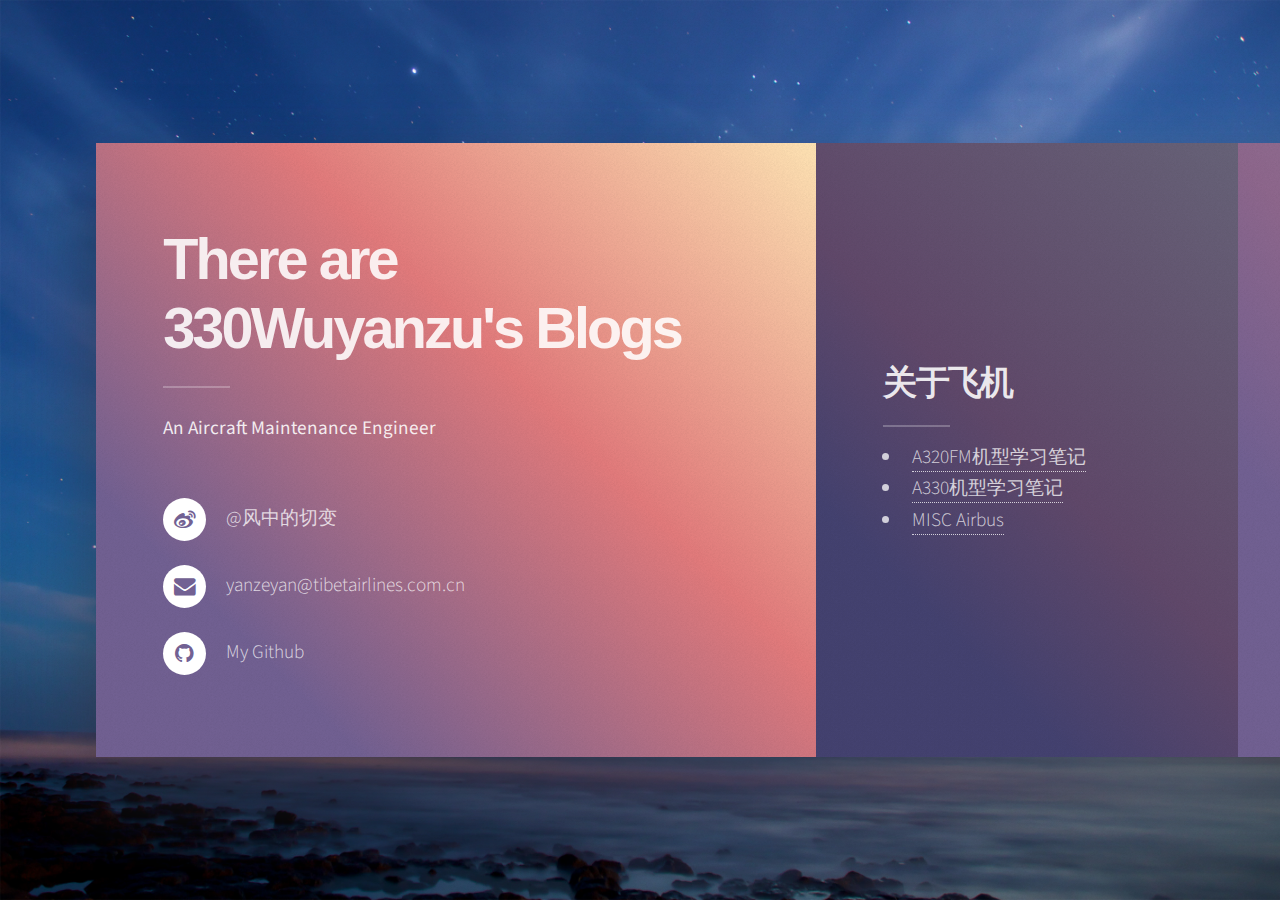
==== commit 5ff9167c: "新版的，可能好看点儿" ====
--- a/blog.html
+++ b/blog.html
@@ -14,46 +14,41 @@
 				<!-- 头像 -->
 				<section class="panel banner right">
 					<div class="content color0 span-3-75">
-						<h1 class="major">Hello, my name&nbsp;<br />is 330Wuyanzu</h1>
+						<h1 class="major">There are &nbsp;<br />330Wuyanzu's Blogs</h1>
 						<p><strong>An Aircraft Maintenance Engineer</strong></p>
 						<ul class="contact-icons color1">
 							<li class="icon fa-weibo"><a href="https://weibo.com/u/2889313893" target="_blank">@风中的切变</a></li>
 							<li class="icon fa-envelope">yanzeyan@tibetairlines.com.cn</li>
 							<li class="icon fa-github"><a href="https://github.com/320wuyanzu" target="_blank">My Github</a></li>
-							<li class="icon fa-pencil-square-o"><a href="http://www.330wuyanzu.com/blogs/">My Blogs</a></li>
 						</ul>
-					</div>
-					<div class="image filtered span-1-75" data-position="100% 100%">
-						<img src="images/330.jpg" alt="" />
 					</div>
 				</section>
 				<!-- 爱好 -->
 				<section class="panel color4-alt">
 					<div class="intro color4">
-						<h2 class="major">Hobbies</h2>
-						<ul class="contact-icons color1">
-							<li class="icon fa-users">Table Tennis</li>
-							<li class="icon fa-music">Electric Guitar</li>
-							<li class="icon fa-code">Coding</li>
-							<li class="icon fa-car">Driving</li>
+						<h2 class="major">关于飞机</h2>
+						<ul class="color1">
+							<li><a href="http://320wuyanzu.github.io/A320FM/">A320FM机型学习笔记</a></li>
+							<li><a href="http://320wuyanzu.github.io/A330/">A330机型学习笔记</a></li>
+							<li><a href="http://320wuyanzu.github.io/Airbus/">MISC Airbus</a></li>
 						</ul>
 					</div>
 				</section>
 				<!-- 奖 -->
 				<section class="panel color1-alt">
 					<div class="intro color1 span-3">
-						<h2 class="major">Awards & Certificate</h2>
-						<ol>
-							<li><a href="https://www.airbus.com/aircraft/passenger-aircraft/a330-family.html" target="_blank">A330(Trent700) AV-II 类机型执照</a></li>
-							<li><a href="http://iarc.buaa.edu.cn/" target="_blank">2015 IARC(亚太赛区)最佳创意奖</a></li>
-							<li>国家中级PLC设计师职业资格证书</li>
-							<li>CET-4</li>
-							<li>NCRE二级C语言</li>
-						</ol>
+						<h2 class="major">考研复习</h2>
+						<ul>
+                            <li><a href="http://320wuyanzu.github.io/PG-CN/">803计算机网络</a></li>
+							<li><a href="http://320wuyanzu.github.io/PG-Math/">802数据结构</a></li>
+							<li><a href="http://320wuyanzu.github.io/PG-DS/">302数学二</a></li>
+							<li><a href="http://320wuyanzu.github.io/PG-PD/">F01程序设计</a></li>                            
+						</ul>
 					</div>
-				</section>
-				<!-- 经历 -->
-				<section class="panel color0-alt">
+                </section>
+                <!--不需要，留起当模板
+				 经历
+				<section class="panel color0-alt" id="exp">
 					<div class="intro color0 span-4">
 						<h2 class="major">Experience</h2>
 						<ul>
@@ -66,8 +61,8 @@
 						</ul>
 					</div>
 				</section>
-				<!-- 语言 -->
-				<section class="panel color4-alt">
+				 语言
+				<section class="panel color4-alt" id="lgg">
 					<div class="intro color4 span-3">
 						<h2 class="major">Skills</h2>
 						<ul>
@@ -79,12 +74,14 @@
 							<li>HTML / CSS</li>
 						</ul>
 					</div>
-				</section>
+                </section>
+            -->
 			</div>
-		</div>
+        </div>
+
 		<!-- Scripts -->
 		<script src="assets/js/jquery.min.js"></script>
 		<script src="assets/js/skel.min.js"></script>
-		<script src="assets/js/main.js"></script>
+        <script src="assets/js/main.js"></script>
 	</body>
 </html>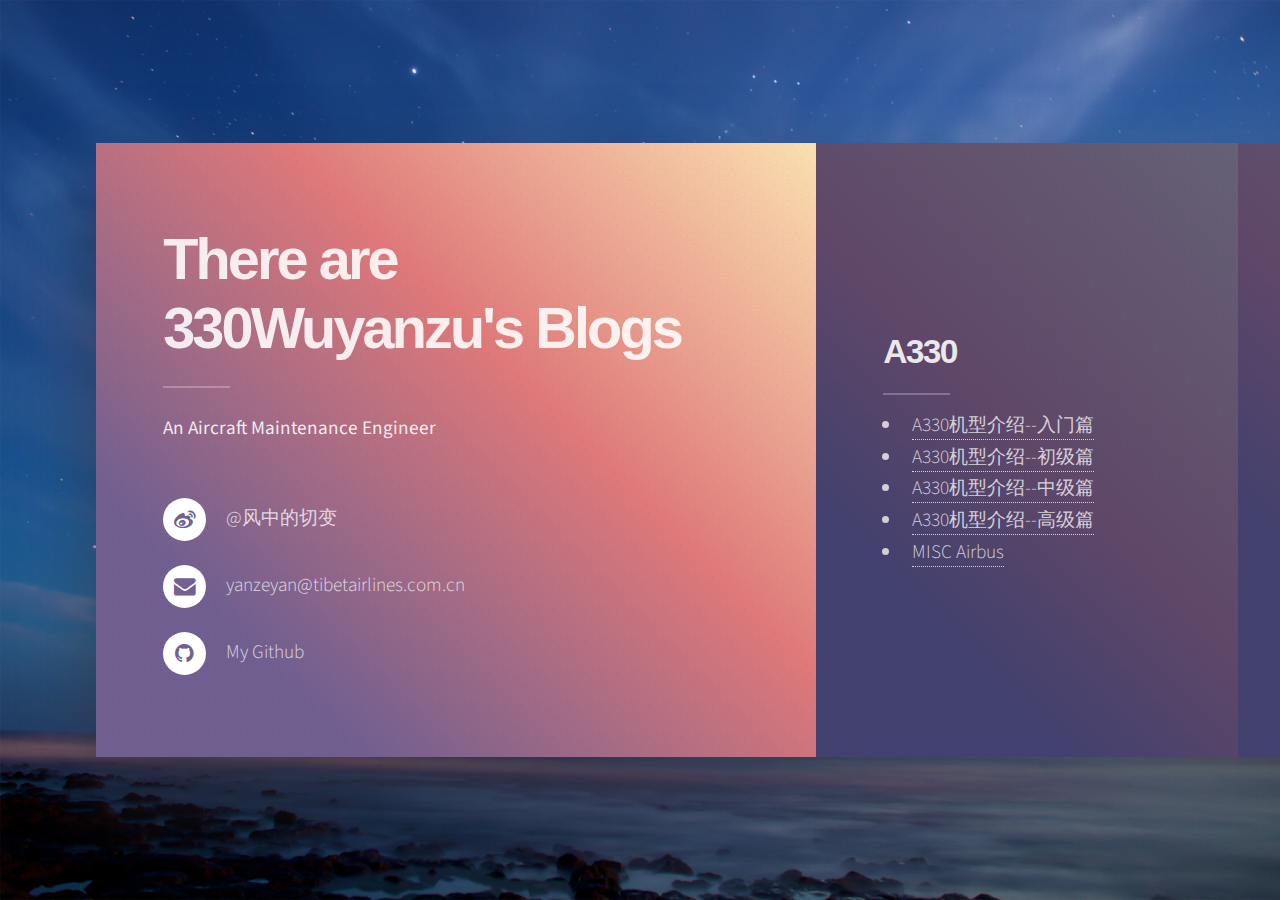
==== commit cb9555a3: "新版的，可能好看点儿" ====
--- a/blog.html
+++ b/blog.html
@@ -26,23 +26,37 @@
 				<!-- 爱好 -->
 				<section class="panel color4-alt">
 					<div class="intro color4">
-						<h2 class="major">关于飞机</h2>
+						<h2 class="major">A330</h2>
 						<ul class="color1">
-							<li><a href="http://320wuyanzu.github.io/A320FM/">A320FM机型学习笔记</a></li>
-							<li><a href="http://320wuyanzu.github.io/A330/">A330机型学习笔记</a></li>
+							<li><a href="http://320wuyanzu.github.io/A330-Beginner/">A330机型介绍--入门篇</a></li>
+							<li><a href="http://320wuyanzu.github.io/A330-410/">A330机型介绍--初级篇</a></li>
+							<li><a href="http://320wuyanzu.github.io/A330-410/">A330机型介绍--中级篇</a></li>
+							<li><a href="http://320wuyanzu.github.io/A330-410/">A330机型介绍--高级篇</a></li>
 							<li><a href="http://320wuyanzu.github.io/Airbus/">MISC Airbus</a></li>
 						</ul>
 					</div>
 				</section>
+				<section class="panel color4-alt">
+						<div class="intro color4">
+							<h2 class="major">A320FM</h2>
+							<ul class="color1">
+								<li><a href="http://320wuyanzu.github.io/A320FM/410">A320FM机型介绍--入门篇</a></li>
+								<li><a href="http://320wuyanzu.github.io/A320FM/410">A320FM机型介绍--初级篇</a></li>
+								<li><a href="http://320wuyanzu.github.io/A320FM/410">A320FM机型介绍--中级篇</a></li>
+								<li><a href="http://320wuyanzu.github.io/A320FM/410">A320FM机型介绍--高级篇</a></li>
+								<li><a href="http://320wuyanzu.github.io/Airbus/">MISC Airbus</a></li>
+							</ul>
+						</div>
+					</section>
 				<!-- 奖 -->
 				<section class="panel color1-alt">
 					<div class="intro color1 span-3">
-						<h2 class="major">考研复习</h2>
+						<h2 class="major">复习笔记</h2>
 						<ul>
                             <li><a href="http://320wuyanzu.github.io/PG-CN/">803计算机网络</a></li>
 							<li><a href="http://320wuyanzu.github.io/PG-Math/">802数据结构</a></li>
 							<li><a href="http://320wuyanzu.github.io/PG-DS/">302数学二</a></li>
-							<li><a href="http://320wuyanzu.github.io/PG-PD/">F01程序设计</a></li>                            
+							<li><a href="http://320wuyanzu.github.io/PG-PD/">F01程序设计</a></li>
 						</ul>
 					</div>
                 </section>
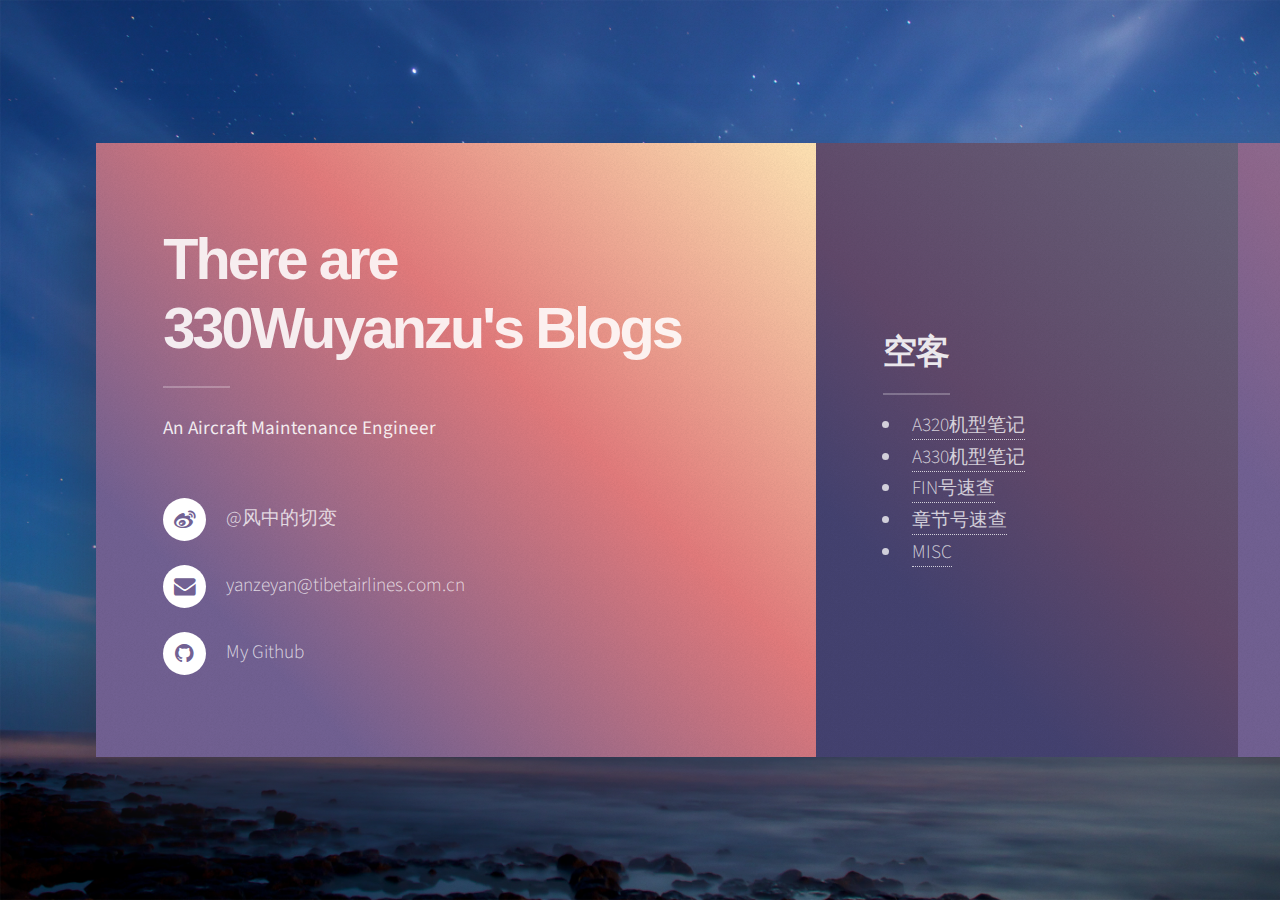
==== commit 50440699: "新版的，可能好看点儿" ====
--- a/blog.html
+++ b/blog.html
@@ -26,28 +26,16 @@
 				<!-- 爱好 -->
 				<section class="panel color4-alt">
 					<div class="intro color4">
-						<h2 class="major">A330</h2>
+						<h2 class="major">空客</h2>
 						<ul class="color1">
-							<li><a href="http://320wuyanzu.github.io/A330-Beginner/">A330机型介绍--入门篇</a></li>
-							<li><a href="http://320wuyanzu.github.io/A330-410/">A330机型介绍--初级篇</a></li>
-							<li><a href="http://320wuyanzu.github.io/A330-410/">A330机型介绍--中级篇</a></li>
-							<li><a href="http://320wuyanzu.github.io/A330-410/">A330机型介绍--高级篇</a></li>
-							<li><a href="http://320wuyanzu.github.io/Airbus/">MISC Airbus</a></li>
+							<li><a href="http://320wuyanzu.github.io/A320/">A320机型笔记</a></li>
+							<li><a href="http://320wuyanzu.github.io/A330-410/">A330机型笔记</a></li>
+							<li><a href="http://320wuyanzu.github.io/410/">FIN号速查</a></li>
+							<li><a href="http://320wuyanzu.github.io/410/">章节号速查</a></li>
+							<li><a href="http://320wuyanzu.github.io/Airbus/">MISC</a></li>
 						</ul>
 					</div>
 				</section>
-				<section class="panel color4-alt">
-						<div class="intro color4">
-							<h2 class="major">A320FM</h2>
-							<ul class="color1">
-								<li><a href="http://320wuyanzu.github.io/A320FM/410">A320FM机型介绍--入门篇</a></li>
-								<li><a href="http://320wuyanzu.github.io/A320FM/410">A320FM机型介绍--初级篇</a></li>
-								<li><a href="http://320wuyanzu.github.io/A320FM/410">A320FM机型介绍--中级篇</a></li>
-								<li><a href="http://320wuyanzu.github.io/A320FM/410">A320FM机型介绍--高级篇</a></li>
-								<li><a href="http://320wuyanzu.github.io/Airbus/">MISC Airbus</a></li>
-							</ul>
-						</div>
-					</section>
 				<!-- 奖 -->
 				<section class="panel color1-alt">
 					<div class="intro color1 span-3">
